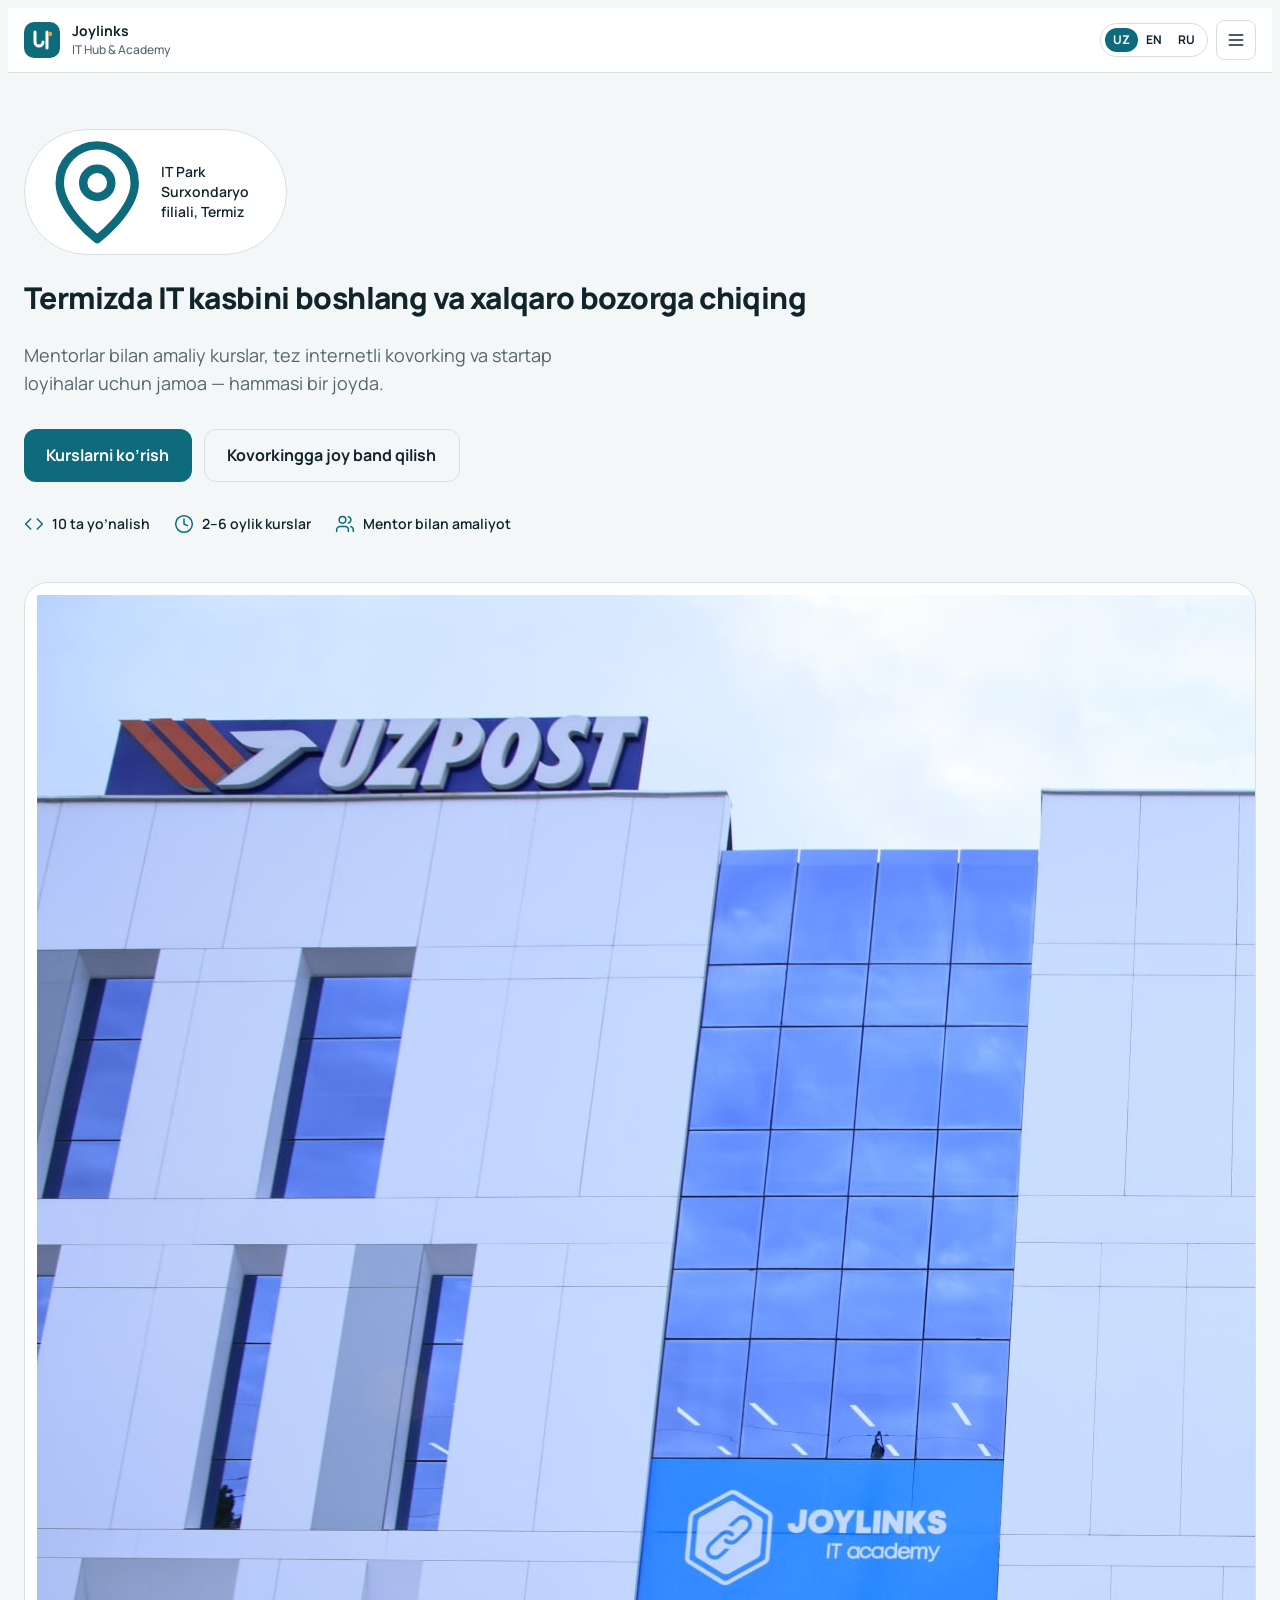
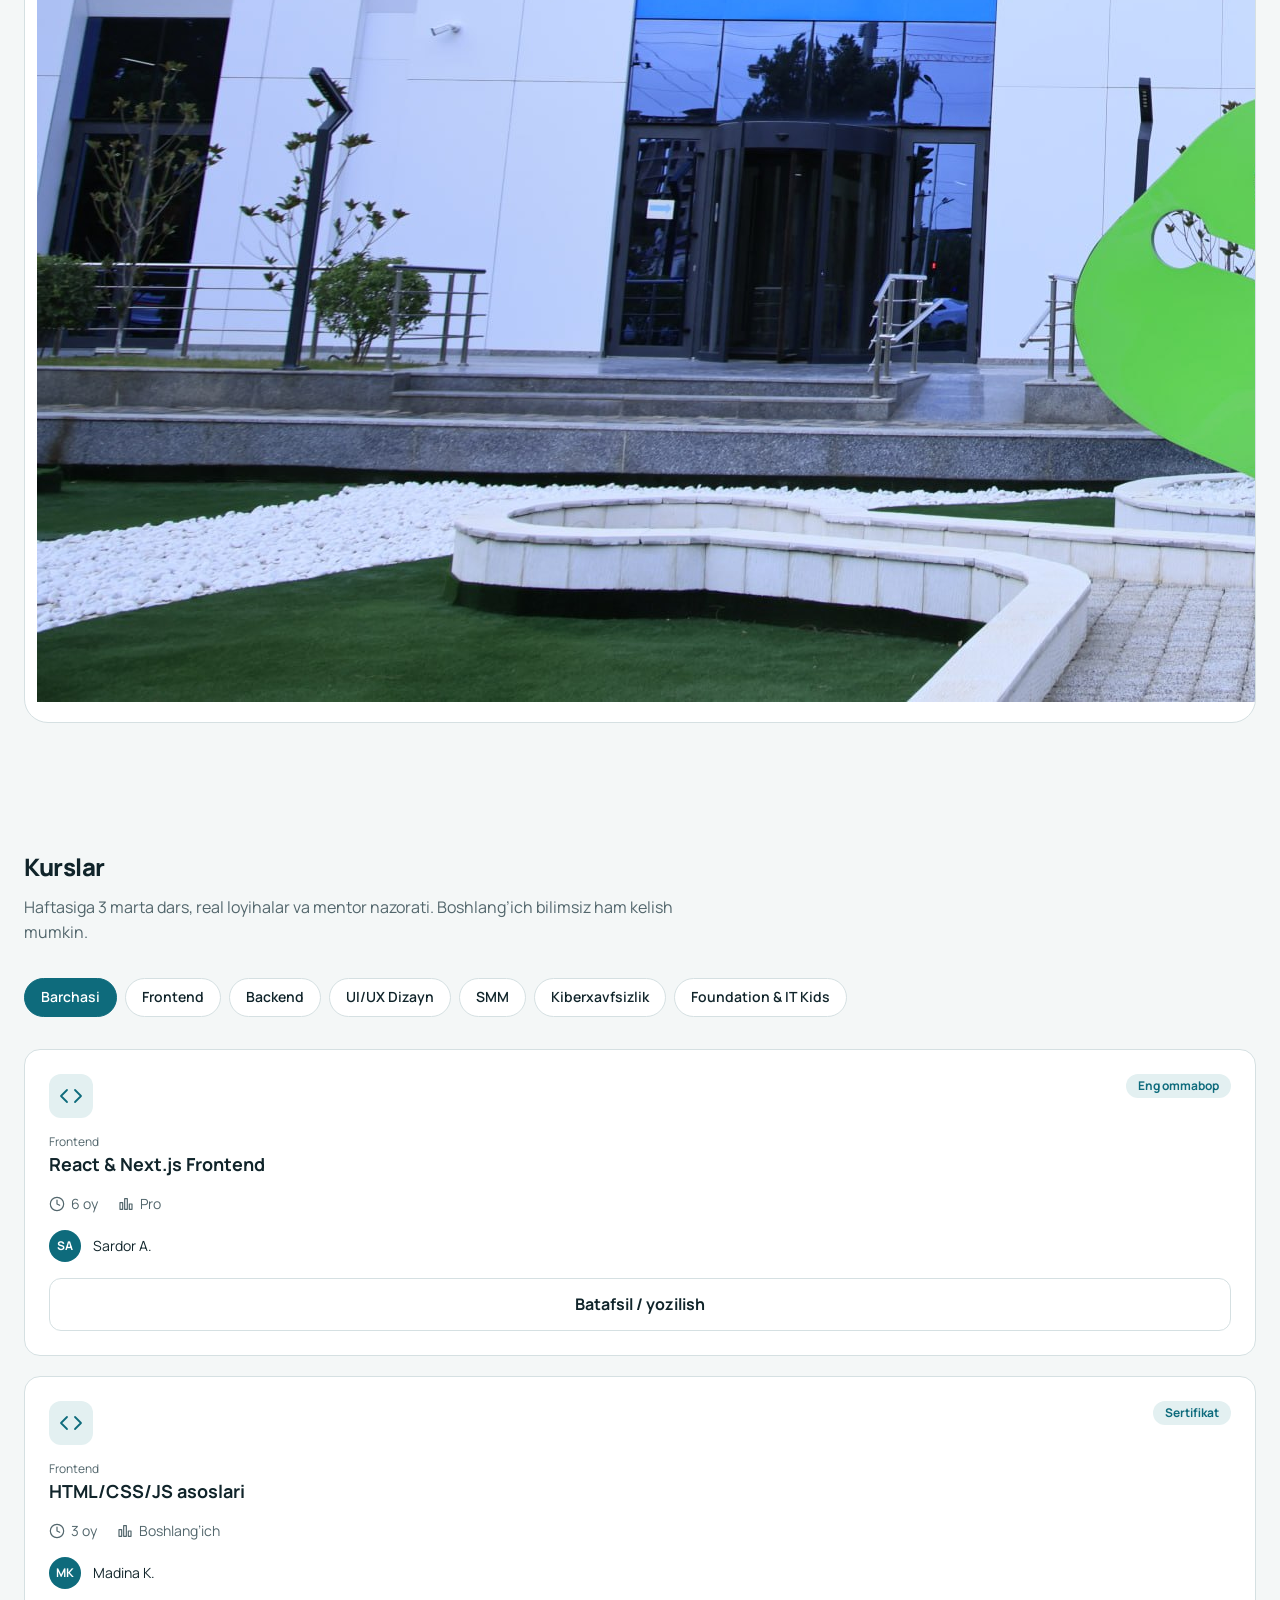
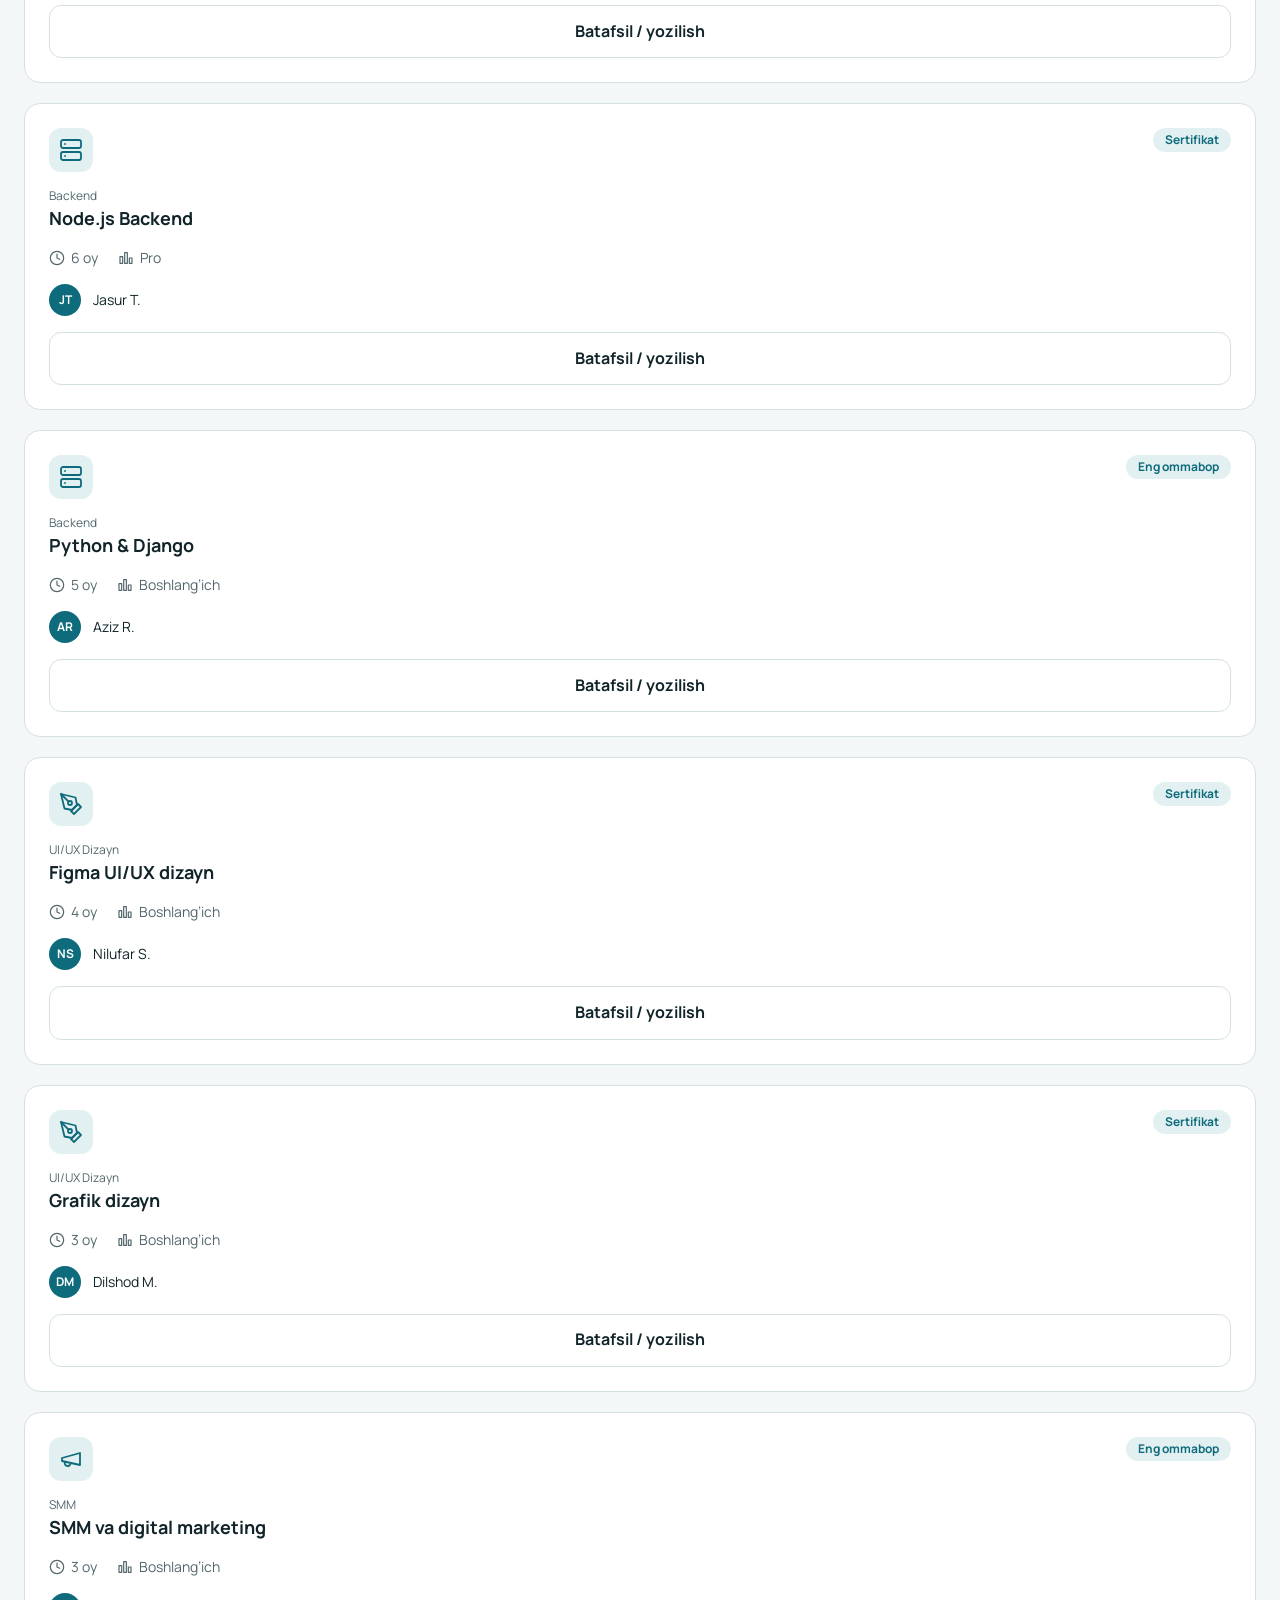
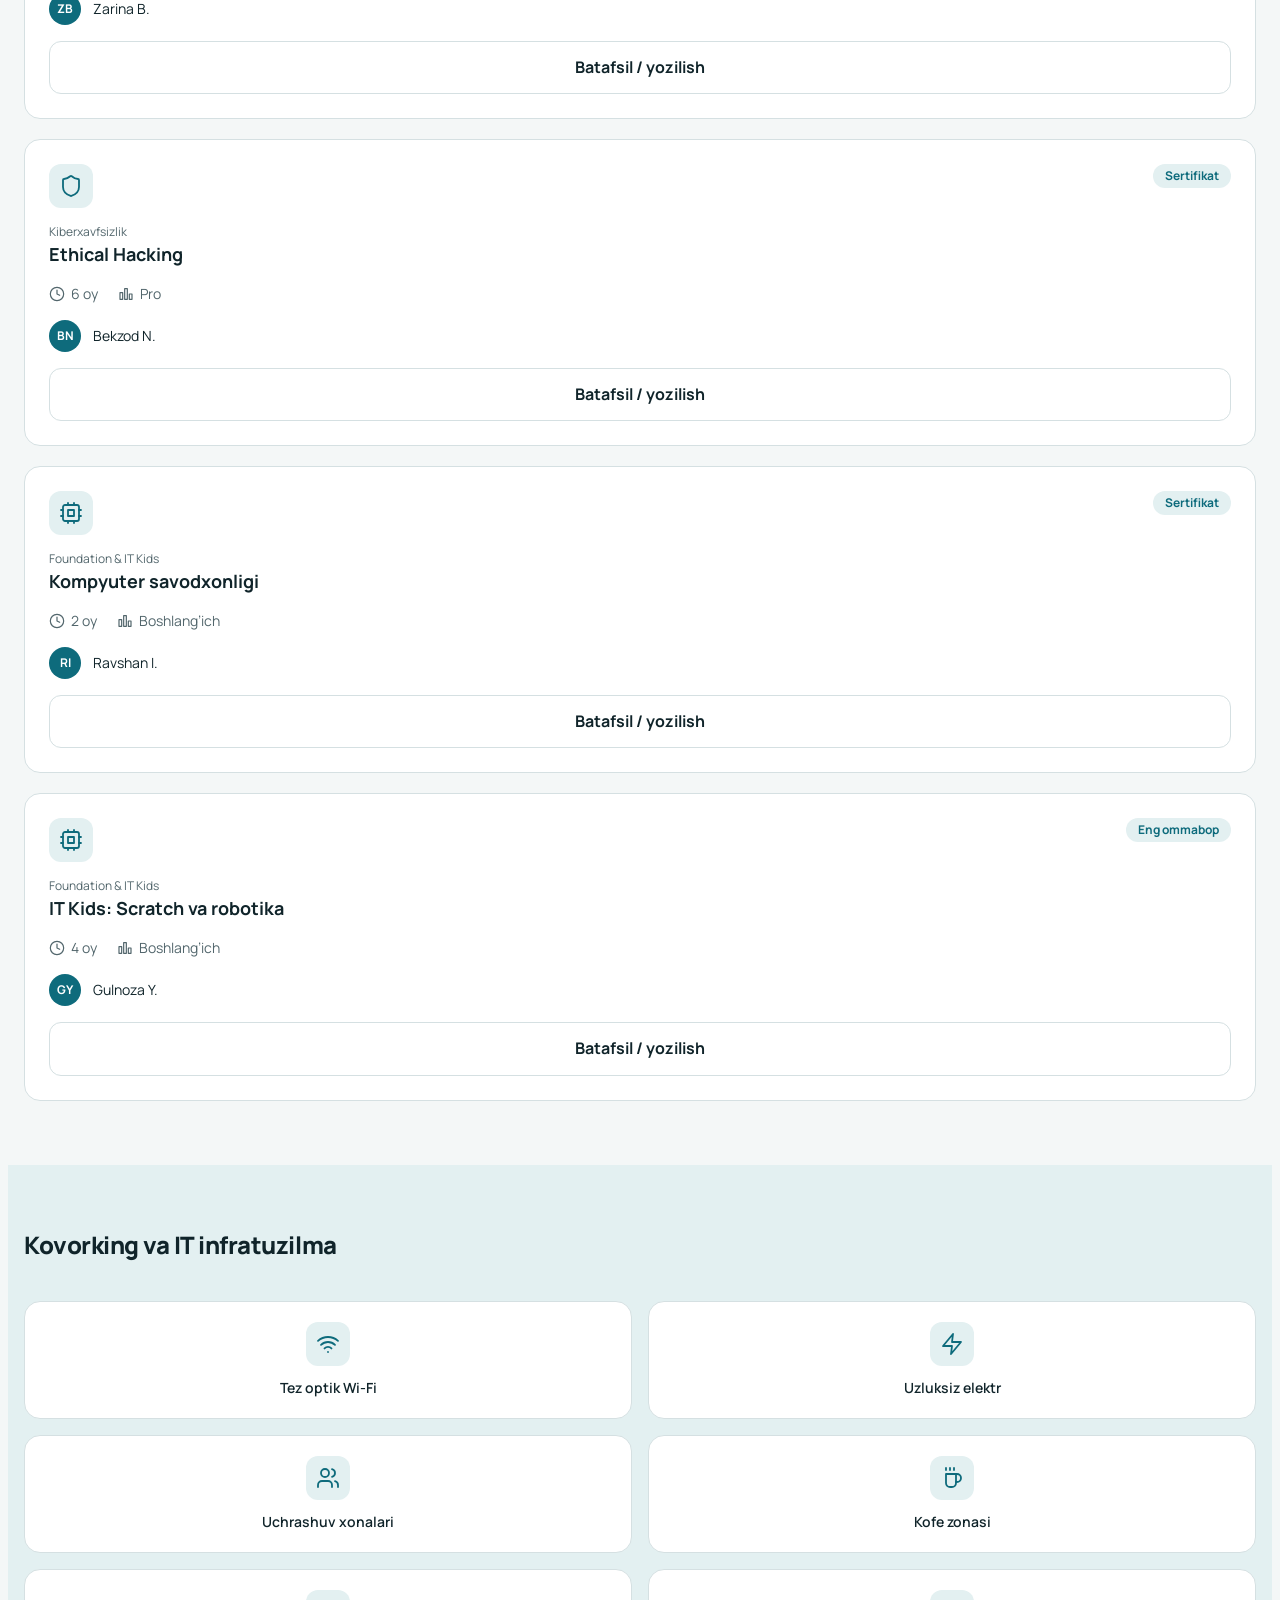
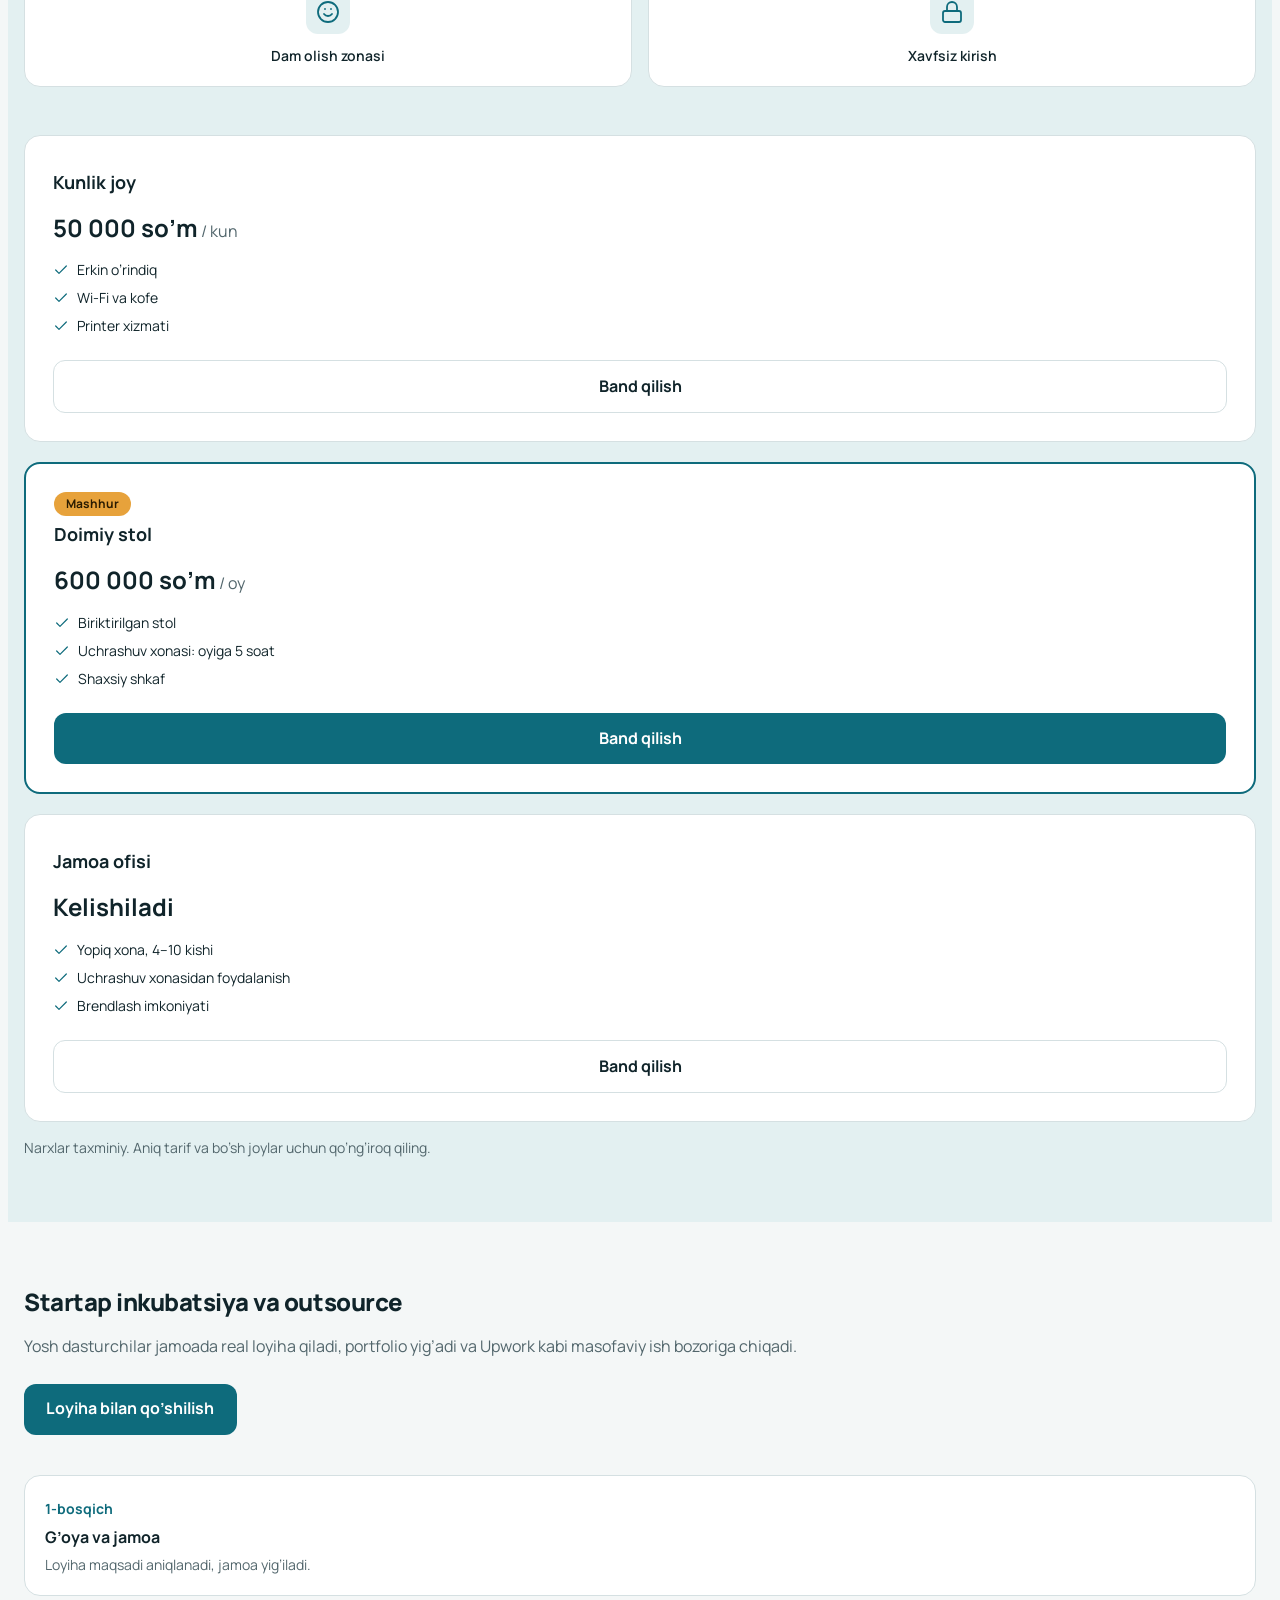
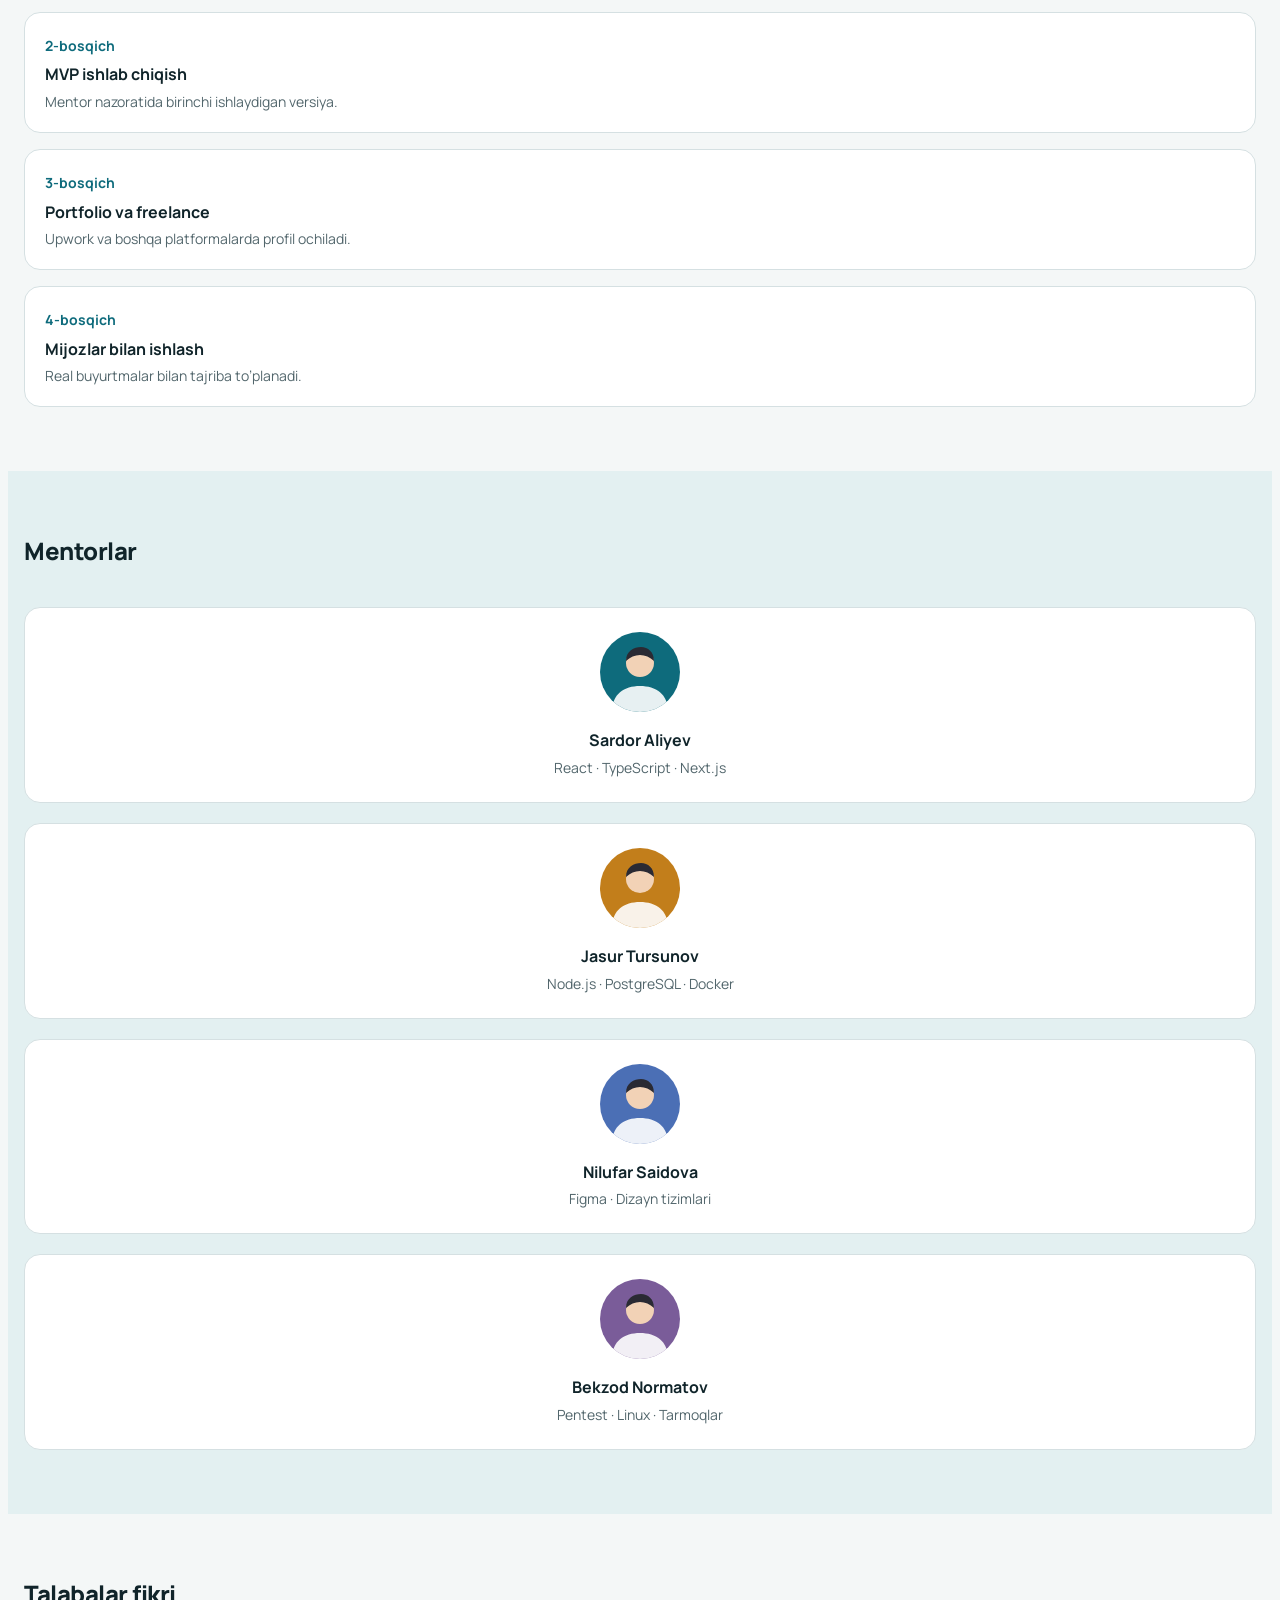
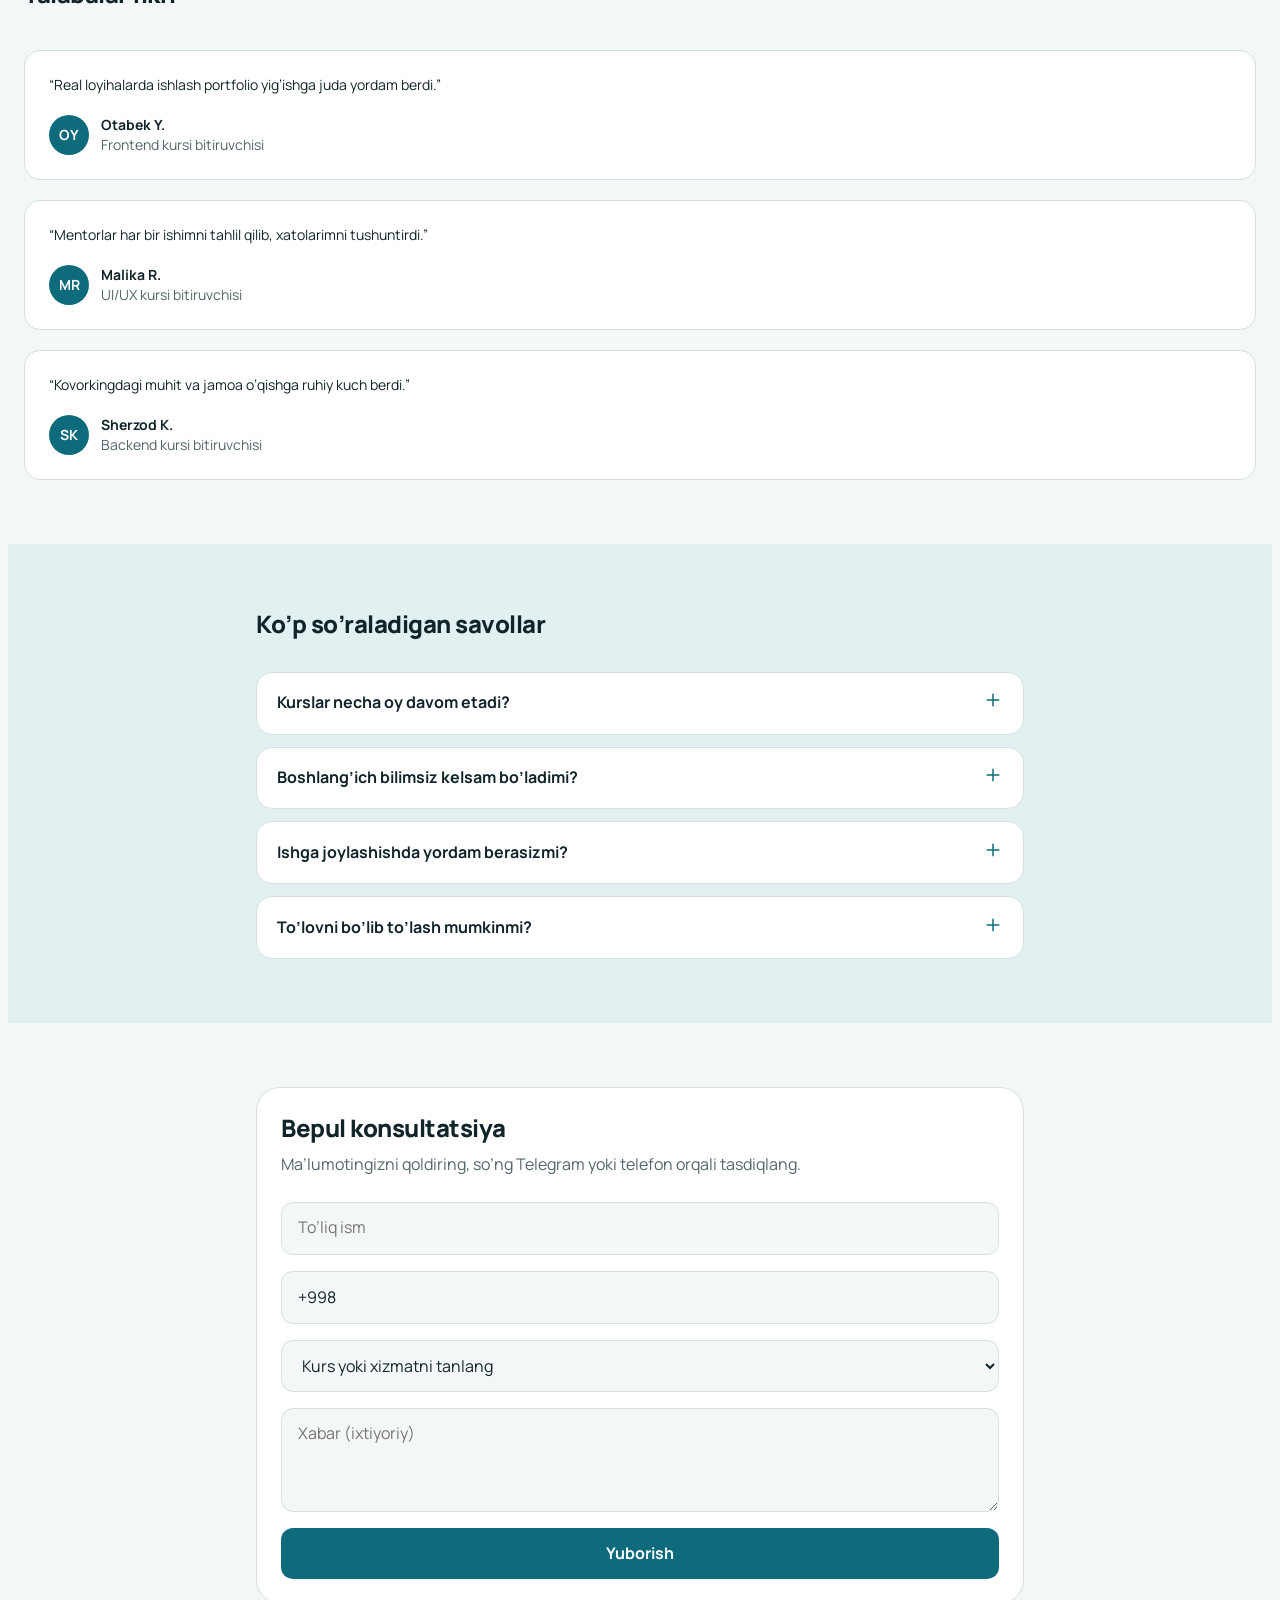
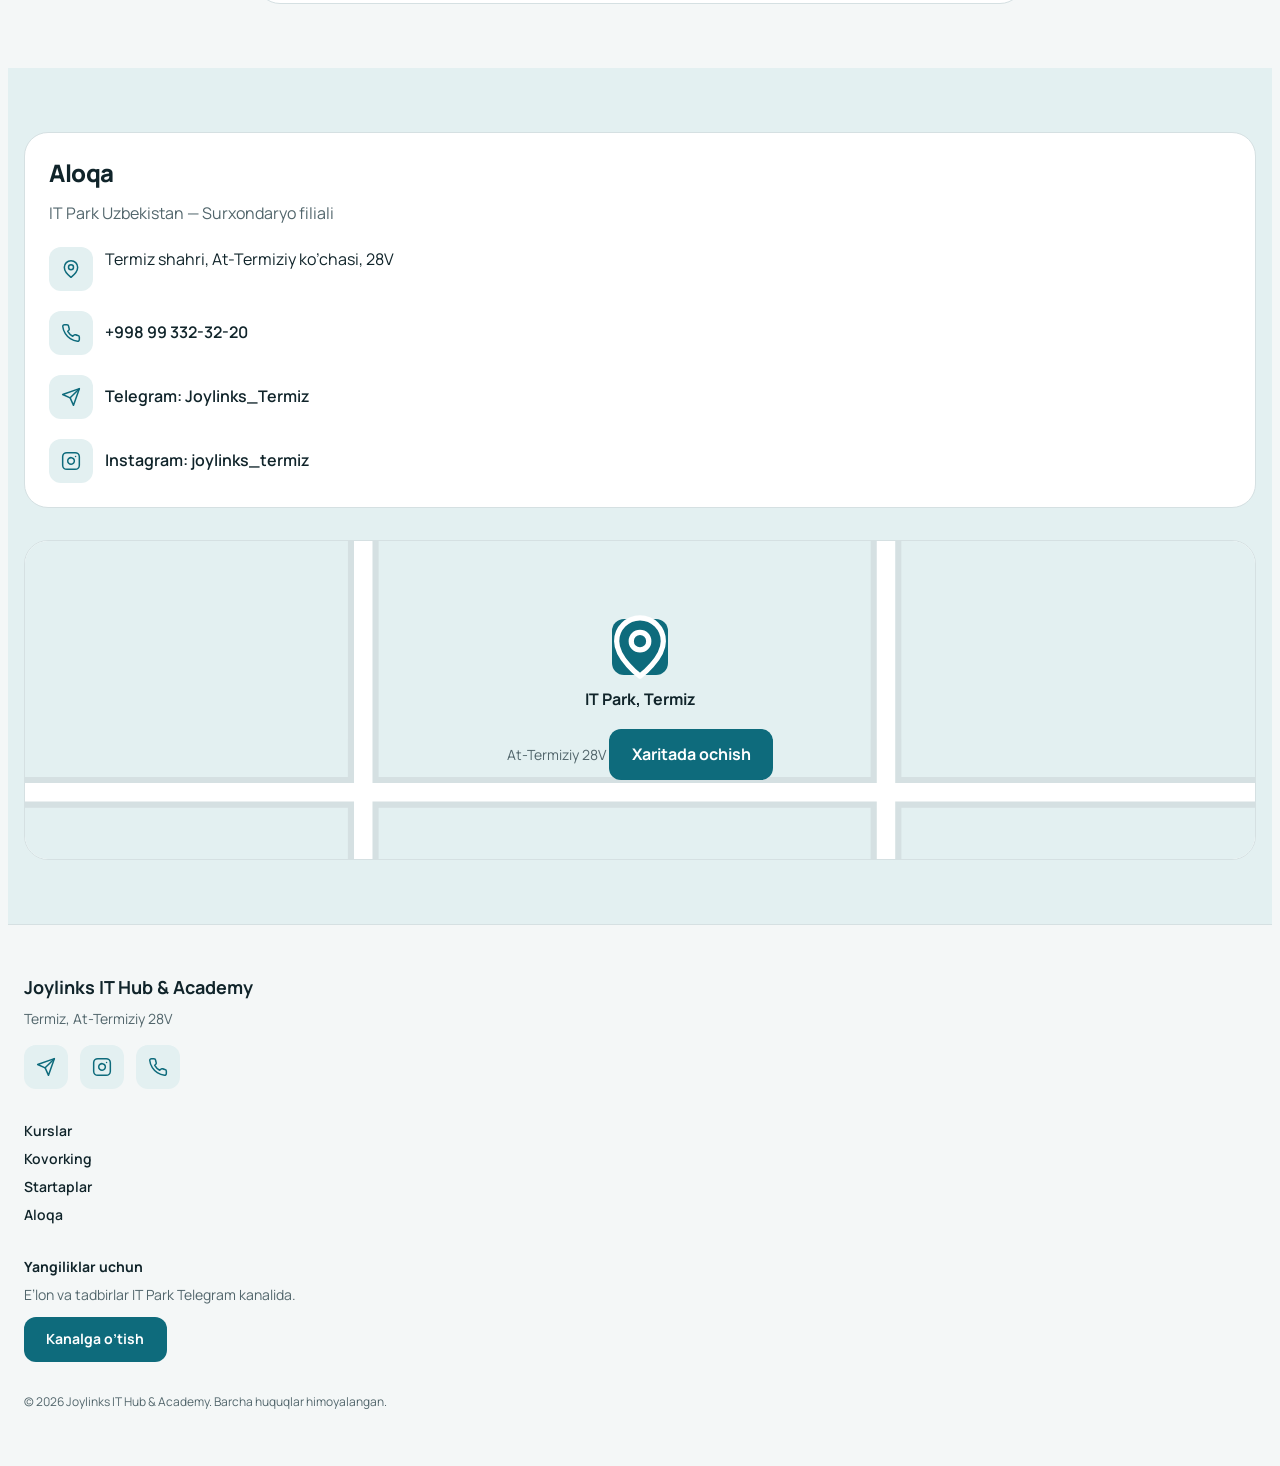
==== IT PARK/index.html @ e6ffb2e0 "Add files via upload" ====
<!DOCTYPE html>
<html lang="uz" style="scroll-behavior:smooth">
<head>
<meta charset="utf-8">
<meta name="viewport" content="width=device-width, initial-scale=1, viewport-fit=cover">
<title>Joylinks IT Hub & Academy — Termiz</title>
<meta name="description" content="Termizda IT kurslar, kovorking va startap inkubatsiyasi. IT Park Surxondaryo filiali, At-Termiziy 28V.">
<link rel="preconnect" href="https://fonts.googleapis.com"><link rel="preconnect" href="https://fonts.gstatic.com" crossorigin>
<link href="https://fonts.googleapis.com/css2?family=Manrope:wght@400;500;600;700;800&display=swap" rel="stylesheet">
<link rel="stylesheet" href="style.css">
</head>
<body>
<header class="sticky z-40 sf border-x-0 border-t-0" style="top:env(safe-area-inset-top,0px)">
 <div class="max-w-7xl mx-auto px-4 h-16 flex items-center justify-between gap-3">
  <a href="#home" class="flex items-center gap-3 font-bold" aria-label="Joylinks IT Hub — bosh sahifa">
   <svg width="36" height="36" viewBox="0 0 36 36" aria-hidden="true"><rect width="36" height="36" rx="10" class="f1"/><path d="M11 10v10a4 4 0 0 0 8 0M23 10v16" stroke="var(--pt)" stroke-width="3" fill="none" stroke-linecap="round"/><circle cx="26" cy="12" r="2.2" class="f2"/></svg>
   <span class="leading-tight text-sm">Joylinks<br><span class="mu font-medium text-xs">IT Hub & Academy</span></span></a>
  <nav class="hidden lg:flex gap-6 text-sm font-semibold" id="nav" aria-label="Asosiy menyu">
   <a href="#home" data-i="n1">Bosh sahifa</a><a href="#courses" data-i="n2">Kurslar</a><a href="#cowork" data-i="n3">Kovorking</a><a href="#startups" data-i="n4">Startaplar</a><a href="#about" data-i="n5">Mentorlar</a><a href="#contact" data-i="n6">Aloqa</a>
  </nav>
  <div class="flex items-center gap-2">
   <div class="sf rounded-full p-1 flex text-xs font-bold" id="lang" role="group" aria-label="Til"><button data-l="uz" class="px-2 py-1 rounded-full">UZ</button><button data-l="en" class="px-2 py-1 rounded-full">EN</button><button data-l="ru" class="px-2 py-1 rounded-full">RU</button></div>
   <a href="#register" class="btn hidden md:inline-flex !py-2 text-sm" data-i="cta">Ro’yxatdan o’tish</a>
   <button id="mb" class="lg:hidden sf rounded-lg w-10 h-10 grid place-items-center" aria-label="Menyu" aria-expanded="false" aria-controls="mm"><i data-ic="menu"></i></button>
  </div>
 </div>
 <div id="mm" class="hidden lg:hidden px-4 pb-4 grid gap-3 text-sm font-semibold"></div>
</header>

<main>
<section id="home" class="px-4 pt-14 pb-16">
 <div class="max-w-7xl mx-auto grid lg:grid-cols-2 gap-12 items-center">
  <div>
   <p class="sf inline-flex items-center gap-2 rounded-full px-4 py-1.5 text-sm font-semibold mb-6"><i data-ic="pin" class="text-[color:var(--p)]"></i><span data-i="ey">IT Park Surxondaryo filiali, Termiz</span></p>
   <h1 class="text-3xl sm:text-4xl lg:text-5xl leading-tight" data-i="h1">Termizda IT kasbini boshlang va xalqaro bozorga chiqing</h1>
   <p class="mu text-lg mt-6 max-w-xl" data-i="sub">Mentorlar bilan amaliy kurslar, tez internetli kovorking va startap loyihalar uchun jamoa — hammasi bir joyda.</p>
   <div class="flex flex-wrap gap-3 mt-8">
    <a href="#courses" class="btn" data-i="b1">Kurslarni ko’rish</a>
    <a href="#cowork" class="btn o" data-i="b2">Kovorkingga joy band qilish</a>
   </div>
   <ul class="flex flex-wrap gap-x-6 gap-y-2 mt-8 text-sm font-semibold" id="facts"></ul>
  </div>
  <div class="sf rounded-3xl p-3 overflow-hidden">
    <img src="filial.jpg" alt="">
  </div>
 </div>
</section>

<section id="courses" class="px-4 py-16">
 <div class="max-w-7xl mx-auto">
  <h2 class="text-2xl sm:text-3xl" data-i="t1">Kurslar</h2>
  <p class="mu mt-3 max-w-2xl">Haftasiga 3 marta dars, real loyihalar va mentor nazorati. Boshlang’ich bilimsiz ham kelish mumkin.</p>
  <div class="flex flex-wrap gap-2 my-8" id="chips" role="group" aria-label="Yo’nalish bo’yicha filtr"></div>
  <div class="grid sm:grid-cols-2 lg:grid-cols-3 gap-5" id="cg"></div>
 </div>
</section>

<section id="cowork" class="px-4 py-16" style="background:var(--soft)">
 <div class="max-w-7xl mx-auto">
  <h2 class="text-2xl sm:text-3xl" data-i="t2">Kovorking va IT infratuzilma</h2>
  <div class="grid grid-cols-2 md:grid-cols-3 lg:grid-cols-6 gap-4 mt-10" id="feat"></div>
  <div class="grid md:grid-cols-3 gap-5 mt-12" id="plans"></div>
  <p class="mu text-sm mt-4">Narxlar taxminiy. Aniq tarif va bo’sh joylar uchun qo’ng’iroq qiling.</p>
 </div>
</section>

<section id="startups" class="px-4 py-16">
 <div class="max-w-7xl mx-auto grid lg:grid-cols-2 gap-10 items-center">
  <div>
   <h2 class="text-2xl sm:text-3xl" data-i="t3">Startap inkubatsiya va outsource</h2>
   <p class="mu mt-4">Yosh dasturchilar jamoada real loyiha qiladi, portfolio yig’adi va Upwork kabi masofaviy ish bozoriga chiqadi.</p>
   <a href="#register" class="btn mt-6">Loyiha bilan qo’shilish</a>
  </div>
  <ol class="grid sm:grid-cols-2 gap-4" id="steps"></ol>
 </div>
</section>

<section id="about" class="px-4 py-16" style="background:var(--soft)">
 <div class="max-w-7xl mx-auto">
  <h2 class="text-2xl sm:text-3xl" data-i="t4">Mentorlar</h2>
  <div class="grid sm:grid-cols-2 lg:grid-cols-4 gap-5 mt-10" id="mentors"></div>
 </div>
</section>

<section class="px-4 py-16">
 <div class="max-w-7xl mx-auto">
  <h2 class="text-2xl sm:text-3xl" data-i="t5">Talabalar fikri</h2>
  <div class="grid md:grid-cols-3 gap-5 mt-10" id="rev"></div>
 </div>
</section>

<section class="px-4 py-16" style="background:var(--soft)">
 <div class="max-w-3xl mx-auto">
  <h2 class="text-2xl sm:text-3xl mb-8" data-i="t7">Ko’p so’raladigan savollar</h2>
  <div class="grid gap-3" id="faq"></div>
 </div>
</section>

<section id="register" class="px-4 py-16">
 <div class="max-w-3xl mx-auto sf rounded-3xl p-6 sm:p-10">
  <h2 class="text-2xl sm:text-3xl" data-i="t6">Bepul konsultatsiya</h2>
  <p class="mu mt-2 mb-6">Ma’lumotingizni qoldiring, so’ng Telegram yoki telefon orqali tasdiqlang.</p>
  <form id="f" class="grid gap-4" novalidate>
   <input id="fn" placeholder="To’liq ism" aria-label="To’liq ism" required autocomplete="name">
   <input id="ph" type="tel" value="+998 " inputmode="tel" aria-label="Telefon raqami" required autocomplete="tel">
   <select id="cs" aria-label="Kurs yoki xizmat"></select>
   <textarea id="ms" rows="3" placeholder="Xabar (ixtiyoriy)" aria-label="Xabar"></textarea>
   <button class="btn" type="submit">Yuborish</button>
  </form>
 </div>
</section>

<section id="contact" class="px-4 py-16" style="background:var(--soft)">
 <div class="max-w-7xl mx-auto grid lg:grid-cols-2 gap-8">
  <div class="sf rounded-3xl p-6 sm:p-8 grid gap-5 content-start">
   <h2 class="text-2xl sm:text-3xl" data-i="n6">Aloqa</h2>
   <p class="mu -mt-2">IT Park Uzbekistan — Surxondaryo filiali</p>
   <p class="flex gap-3"><span class="ico"><i data-ic="pin"></i></span><span>Termiz shahri, At-Termiziy ko’chasi, 28V</span></p>
   <p class="flex gap-3"><span class="ico"><i data-ic="phone"></i></span><a href="tel:+998993323220" class="self-center font-semibold">+998 99 332-32-20 </a></p>
   <p class="flex gap-3"><span class="ico"><i data-ic="send"></i></span><a href="https://t.me/Joylinks_Termiz" target="_blank" rel="noopener" class="self-center font-semibold">Telegram: Joylinks_Termiz</a></p>
   <p class="flex gap-3"><span class="ico"><i data-ic="insta"></i></span><a href="https://instagram.com/joylinks_termiz" target="_blank" rel="noopener" class="self-center font-semibold">Instagram: joylinks_termiz</a></p>
  </div>
  <div class="sf rounded-3xl overflow-hidden relative min-h-[320px] grid place-items-center p-6 text-center">
   <svg viewBox="0 0 400 320" class="absolute inset-0 w-full h-full" preserveAspectRatio="xMidYMid slice" aria-hidden="true">
    <rect width="400" height="320" class="f3"/>
    <path d="M-10 250c60-30 120 20 190-10s130-40 230-10v100H-10z" style="fill:var(--p);opacity:.25"/>
    <g class="s2" stroke-width="10" fill="none" stroke-linecap="round"><path d="M0 90h400M0 190h400M110 0v320M280 0v320"/></g>
    <g style="stroke:var(--sf)" stroke-width="6" fill="none"><path d="M0 90h400M0 190h400M110 0v320M280 0v320"/></g>
   </svg>
   <div class="relative">
    <span class="ico mx-auto !w-14 !h-14" style="background:var(--p);color:var(--pt)"><i data-ic="pin" class="scale-125"></i></span>
    <b class="block mt-3">IT Park, Termiz</b><span class="mu text-sm">At-Termiziy 28V</span>
    <a class="btn mt-4" target="_blank" rel="noopener" href="https://www.google.com/maps/search/?api=1&query=IT+Park+Termiz+At-Termiziy+28V">Xaritada ochish</a>
   </div>
  </div>
 </div>
</section>
</main>

<footer class="px-4 py-12 border-t" style="border-color:var(--bd)">
 <div class="max-w-7xl mx-auto grid md:grid-cols-3 gap-8 text-sm">
  <div><b class="text-lg">Joylinks IT Hub & Academy</b><p class="mu mt-2">Termiz, At-Termiziy 28V</p>
   <div class="flex gap-3 mt-4"><a class="ico" href="https://t.me/Joylinks_Termiz" target="_blank" rel="noopener" aria-label="Telegram"><i data-ic="send"></i></a><a class="ico" href="https://instagram.com/joylinks_termiz" target="_blank" rel="noopener" aria-label="Instagram"><i data-ic="insta"></i></a><a class="ico" href="tel:+998993323220" aria-label="Qo’ng’iroq"><i data-ic="phone"></i></a></div></div>
  <nav class="grid gap-2 content-start font-semibold" aria-label="Pastki menyu"><a href="#courses">Kurslar</a><a href="#cowork">Kovorking</a><a href="#startups">Startaplar</a><a href="#contact">Aloqa</a></nav>
  <div><b>Yangiliklar uchun</b><p class="mu mt-2">E’lon va tadbirlar IT Park Telegram kanalida.</p><a href="https://t.me/Joylinks_Termiz" target="_blank" rel="noopener" class="btn mt-3">Kanalga o’tish</a></div>
 </div>
 <p class="max-w-7xl mx-auto mu text-xs mt-8">© 2026 Joylinks IT Hub & Academy. Barcha huquqlar himoyalangan.</p>
</footer>

<div id="toast" role="status" class="fixed left-1/2 -translate-x-1/2 sf rounded-xl px-5 py-3 text-sm font-semibold z-50 opacity-0 pointer-events-none transition-opacity shadow-lg" style="bottom:calc(env(safe-area-inset-bottom,0px) + 24px)"></div>

<div id="modal" class="fixed inset-0 z-50 place-items-center p-4" role="dialog" aria-modal="true" aria-labelledby="mt">
 <div class="sf rounded-3xl p-6 sm:p-8 max-w-md w-full">
  <h3 id="mt" class="d text-xl"></h3><p id="mp" class="mu mt-3 text-sm"></p>
  <div class="flex gap-3 mt-6"><button id="mr" class="btn flex-1">Yozilish</button><button id="mx" class="btn o">Yopish</button></div>
 </div>
</div>

<script src="script.js"></script>
</body>
</html>
---- IT PARK/style.css ----
*,::before,::after{box-sizing:border-box;border:0 solid}h1,h2,h3,p,figure,blockquote,ul,ol{margin:0}h1,h2,h3{font-size:inherit}ol,ul{list-style:none;padding:0}a{color:inherit;text-decoration:inherit}button,input,select,textarea{font:inherit;color:inherit}button{background:none;cursor:pointer;padding:0}svg{display:block}b{font-weight:700}
:root{--bg:#F4F7F7;--sf:#fff;--tx:#10242A;--mu:#52666C;--bd:#D5E0E2;--p:#0E6B7C;--pt:#fff;--a:#E7A23B;--soft:#E3F0F1;color-scheme:light;box-sizing:border-box;padding-top:env(safe-area-inset-top,0px);padding-bottom:env(safe-area-inset-bottom,0px)}
@media(prefers-color-scheme:dark){:root:not([data-theme="light"]){--bg:#0B171B;--sf:#12242A;--tx:#EAF3F4;--mu:#9DB4B9;--bd:#223840;--p:#3CB6C8;--pt:#06181C;--a:#F0B455;--soft:#10303A;color-scheme:dark}}
:root[data-theme="dark"]{--bg:#0B171B;--sf:#12242A;--tx:#EAF3F4;--mu:#9DB4B9;--bd:#223840;--p:#3CB6C8;--pt:#06181C;--a:#F0B455;--soft:#10303A;color-scheme:dark}
html{scroll-padding-top:calc(env(safe-area-inset-top,0px) + 76px)}
body{background:var(--bg);color:var(--tx);font-family:Manrope,system-ui,sans-serif;overflow-x:hidden;line-height:1.6}
h1,h2,h3.d{font-weight:800;letter-spacing:-.02em}
body::before{content:"";position:fixed;inset:0 0 auto;height:env(safe-area-inset-top,0px);background:var(--sf);z-index:41}
.sf{background:var(--sf);border:1px solid var(--bd)}
.mu{color:var(--mu)}
.btn{background:var(--p);color:var(--pt);font-weight:700;border-radius:12px;padding:.8rem 1.4rem;display:inline-flex;gap:.5rem;align-items:center;justify-content:center;transition:filter .2s}
.btn:hover{filter:brightness(1.1)}.btn.o{background:transparent;color:var(--tx);border:1px solid var(--bd)}.btn.o:hover{border-color:var(--p)}
a:focus-visible,button:focus-visible,input:focus-visible,select:focus-visible,textarea:focus-visible,summary:focus-visible{outline:2px solid var(--a);outline-offset:2px}
input,select,textarea{background:var(--bg);border:1px solid var(--bd);border-radius:12px;padding:.8rem 1rem;width:100%;color:var(--tx)}
input:focus,select:focus,textarea:focus{border-color:var(--p)}
.ico{display:grid;place-items:center;width:44px;height:44px;border-radius:12px;background:var(--soft);color:var(--p);flex:none}
.chip{border:1px solid var(--bd);background:var(--sf);border-radius:999px;padding:.45rem 1rem;font-size:.875rem;font-weight:600}
.chip.on{background:var(--p);color:var(--pt);border-color:var(--p)}
details>summary{cursor:pointer;list-style:none;display:flex;justify-content:space-between;gap:1rem;padding:1.1rem 1.25rem;font-weight:700}
details>summary::-webkit-details-marker{display:none}details[open]>summary .pl{transform:rotate(45deg)}.pl{transition:transform .2s}
#modal{display:none;background:rgba(5,15,18,.65)}#modal.open{display:grid}
.f1{fill:var(--p)}.f2{fill:var(--a)}.f3{fill:var(--soft)}.f4{fill:var(--sf)}.s1{stroke:var(--p)}.s2{stroke:var(--bd)}
@keyframes sun{from{transform:translateY(14px);opacity:0}to{transform:none;opacity:1}}.sun{animation:sun 1s ease-out both}
@media(prefers-reduced-motion:reduce){.sun{animation:none}html{scroll-behavior:auto!important}}
.block{display:block}
.flex{display:flex}
.inline-flex{display:inline-flex}
.grid{display:grid}
.hidden{display:none}
.relative{position:relative}
.absolute{position:absolute}
.fixed{position:fixed}
.sticky{position:sticky}
.inset-0{inset:0}
.left-1\/2{left:50%}
.z-40{z-index:40}
.z-50{z-index:50}
.overflow-hidden{overflow:hidden}
.opacity-0{opacity:0}
.pointer-events-none{pointer-events:none}
.flex-1{flex:1 1 0%}
.flex-col{flex-direction:column}
.flex-wrap{flex-wrap:wrap}
.items-center{align-items:center}
.items-start{align-items:flex-start}
.justify-between{justify-content:space-between}
.content-start{align-content:start}
.place-items-center{place-items:center}
.self-center{align-self:center}
.self-start{align-self:flex-start}
.mt-auto{margin-top:auto}
.mx-auto{margin-left:auto;margin-right:auto}
.-mt-2{margin-top:-.5rem}
.grid-cols-2{grid-template-columns:repeat(2,minmax(0,1fr))}
.w-full{width:100%}
.h-full{height:100%}
.h-auto{height:auto}
.min-h-\[320px\]{min-height:320px}
.max-w-2xl{max-width:42rem}
.max-w-3xl{max-width:48rem}
.max-w-7xl{max-width:80rem}
.max-w-md{max-width:28rem}
.max-w-xl{max-width:36rem}
.text-xs{font-size:.75rem;line-height:1rem}
.text-sm{font-size:.875rem;line-height:1.25rem}
.text-lg{font-size:1.125rem;line-height:1.75rem}
.text-xl{font-size:1.25rem;line-height:1.75rem}
.text-2xl{font-size:1.5rem;line-height:2rem}
.text-3xl{font-size:1.875rem;line-height:2.25rem}
.text-center{text-align:center}
.font-medium{font-weight:500}
.font-semibold{font-weight:600}
.font-bold{font-weight:700}
.rounded-lg{border-radius:.5rem}
.rounded-xl{border-radius:.75rem}
.rounded-2xl{border-radius:1rem}
.rounded-3xl{border-radius:1.5rem}
.rounded-full{border-radius:9999px}
.shadow-lg{box-shadow:0 10px 15px -3px rgba(0,0,0,.15)}
.transition-opacity{transition:opacity .15s}
.scale-125{transform:scale(1.25)}
.-translate-x-1\/2{transform:translateX(-50%)}
.text-\[color\:var\(--p\)\]{color:var(--p)}
.border-t{border-top-width:1px}
.border-x-0{border-left-width:0;border-right-width:0}
.border-t-0{border-top-width:0}
.mb-6{margin-bottom:1.5rem}
.mb-8{margin-bottom:2rem}
.pt-14{padding-top:3.5rem}
.pb-4{padding-bottom:1rem}
.pb-5{padding-bottom:1.25rem}
.pb-16{padding-bottom:4rem}
.leading-tight{line-height:1.25}
.gap-1\.5{gap:0.375rem}
.gap-2{gap:0.5rem}
.gap-3{gap:0.75rem}
.gap-4{gap:1rem}
.gap-5{gap:1.25rem}
.gap-6{gap:1.5rem}
.gap-8{gap:2rem}
.gap-10{gap:2.5rem}
.gap-12{gap:3rem}
.gap-x-6{column-gap:1.5rem}
.gap-y-2{row-gap:.5rem}
.mt-1{margin-top:0.25rem}
.mt-2{margin-top:0.5rem}
.mt-3{margin-top:0.75rem}
.mt-4{margin-top:1rem}
.mt-5{margin-top:1.25rem}
.mt-6{margin-top:1.5rem}
.mt-8{margin-top:2rem}
.mt-10{margin-top:2.5rem}
.mt-12{margin-top:3rem}
.mt-0\.5{margin-top:.125rem}
.my-4{margin-top:1rem;margin-bottom:1rem}
.my-8{margin-top:2rem;margin-bottom:2rem}
.p-1{padding:0.25rem}
.p-3{padding:0.75rem}
.p-4{padding:1rem}
.p-5{padding:1.25rem}
.p-6{padding:1.5rem}
.p-7{padding:1.75rem}
.px-2{padding-left:0.5rem;padding-right:0.5rem}
.px-3{padding-left:0.75rem;padding-right:0.75rem}
.px-4{padding-left:1rem;padding-right:1rem}
.px-5{padding-left:1.25rem;padding-right:1.25rem}
.py-1{padding-top:0.25rem;padding-bottom:0.25rem}
.py-1\.5{padding-top:0.375rem;padding-bottom:0.375rem}
.py-3{padding-top:0.75rem;padding-bottom:0.75rem}
.py-12{padding-top:3rem;padding-bottom:3rem}
.py-16{padding-top:4rem;padding-bottom:4rem}
.w-4{width:1rem}
.w-5{width:1.25rem}
.w-6{width:1.5rem}
.w-8{width:2rem}
.w-10{width:2.5rem}
.w-20{width:5rem}
.h-4{height:1rem}
.h-5{height:1.25rem}
.h-6{height:1.5rem}
.h-8{height:2rem}
.h-10{height:2.5rem}
.h-16{height:4rem}
.h-20{height:5rem}
.\!py-2{padding-top:.5rem!important;padding-bottom:.5rem!important}
.\!w-14{width:3.5rem!important}
.\!h-14{height:3.5rem!important}
.\!h-14{height:3.5rem!important}
@media(min-width:640px){.sm:grid-cols-2{grid-template-columns:repeat(2,minmax(0,1fr))}.sm:p-8{padding:2rem}.sm:p-10{padding:2.5rem}.sm:text-3xl{font-size:1.875rem;line-height:2.25rem}.sm:text-4xl{font-size:2.25rem;line-height:2.5rem}}
@media(min-width:768px){.md:grid-cols-3{grid-template-columns:repeat(3,minmax(0,1fr))}.md:inline-flex{display:inline-flex}}
@media(min-width:1024px){.lg:flex{display:flex}.lg:hidden{display:none}.lg:grid-cols-2{grid-template-columns:repeat(2,minmax(0,1fr))}.lg:grid-cols-3{grid-template-columns:repeat(3,minmax(0,1fr))}.lg:grid-cols-4{grid-template-columns:repeat(4,minmax(0,1fr))}.lg:grid-cols-6{grid-template-columns:repeat(6,minmax(0,1fr))}.lg:text-5xl{font-size:3rem}}
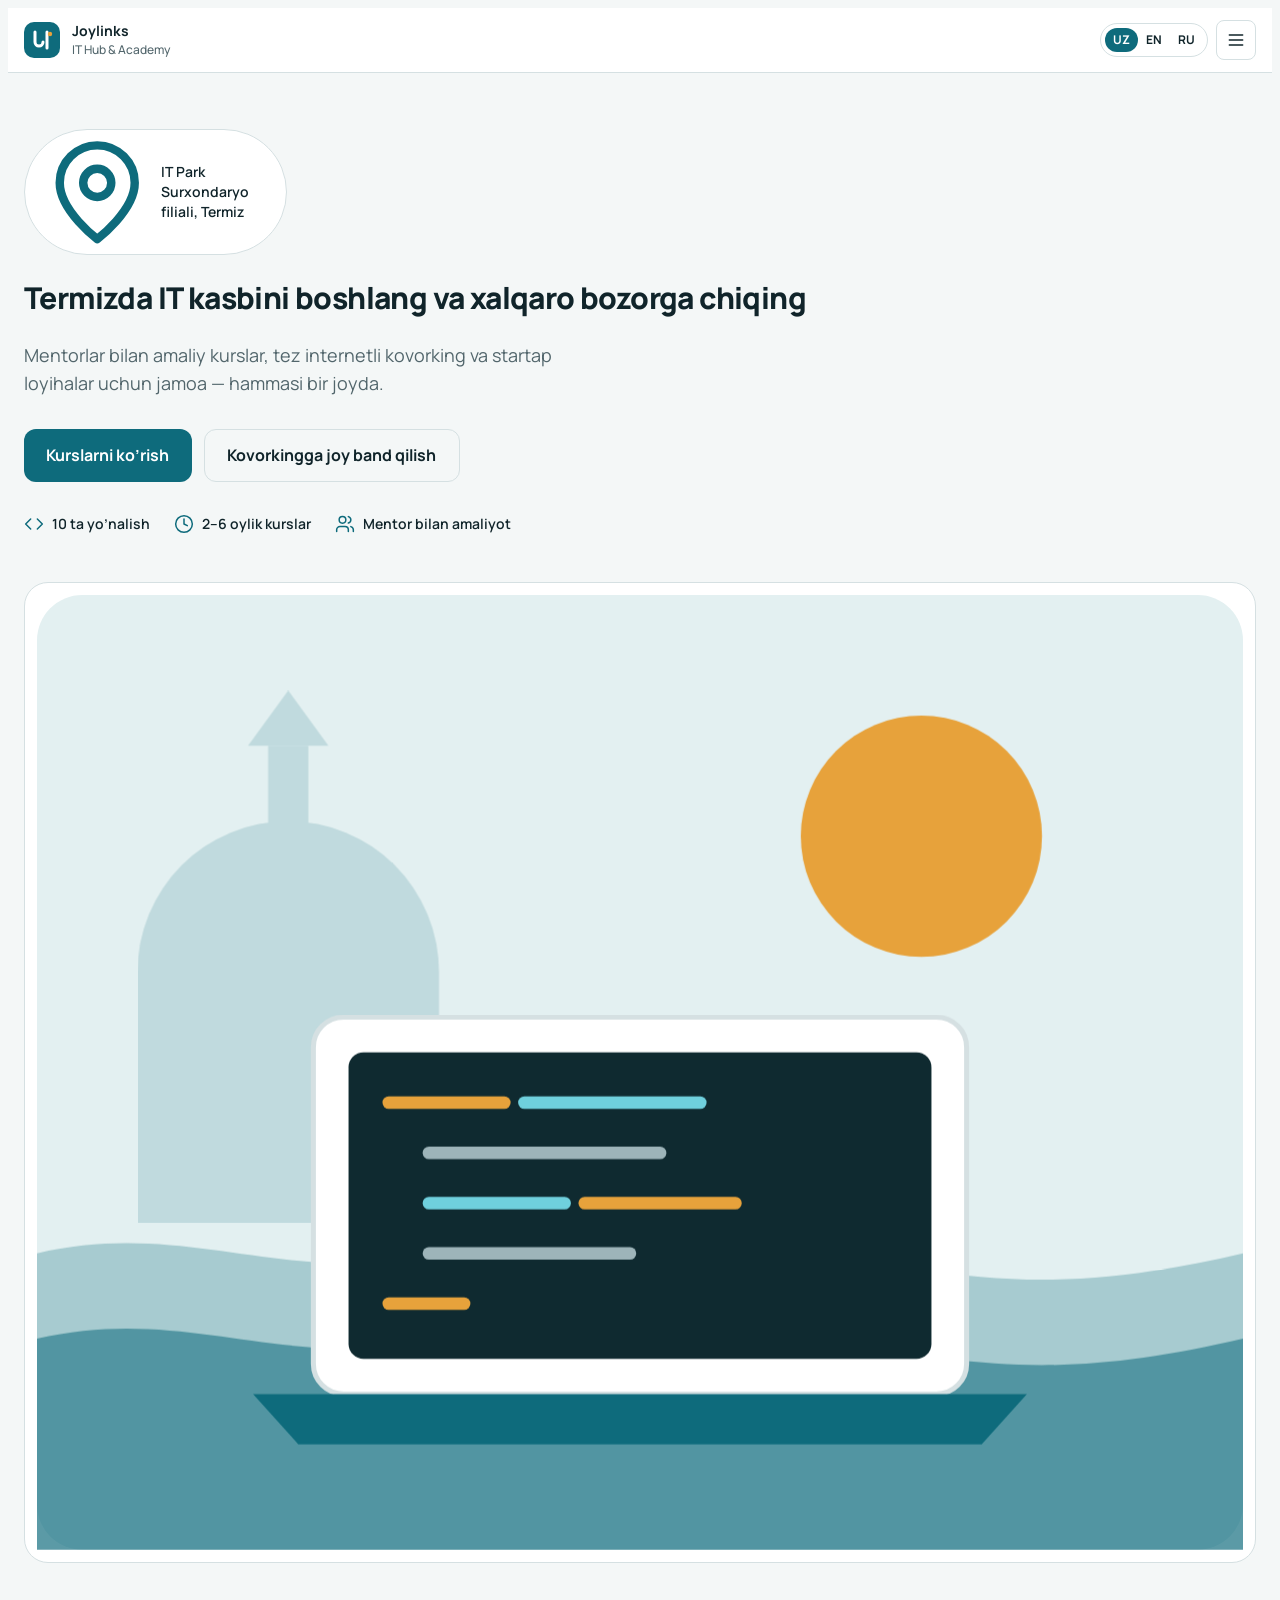
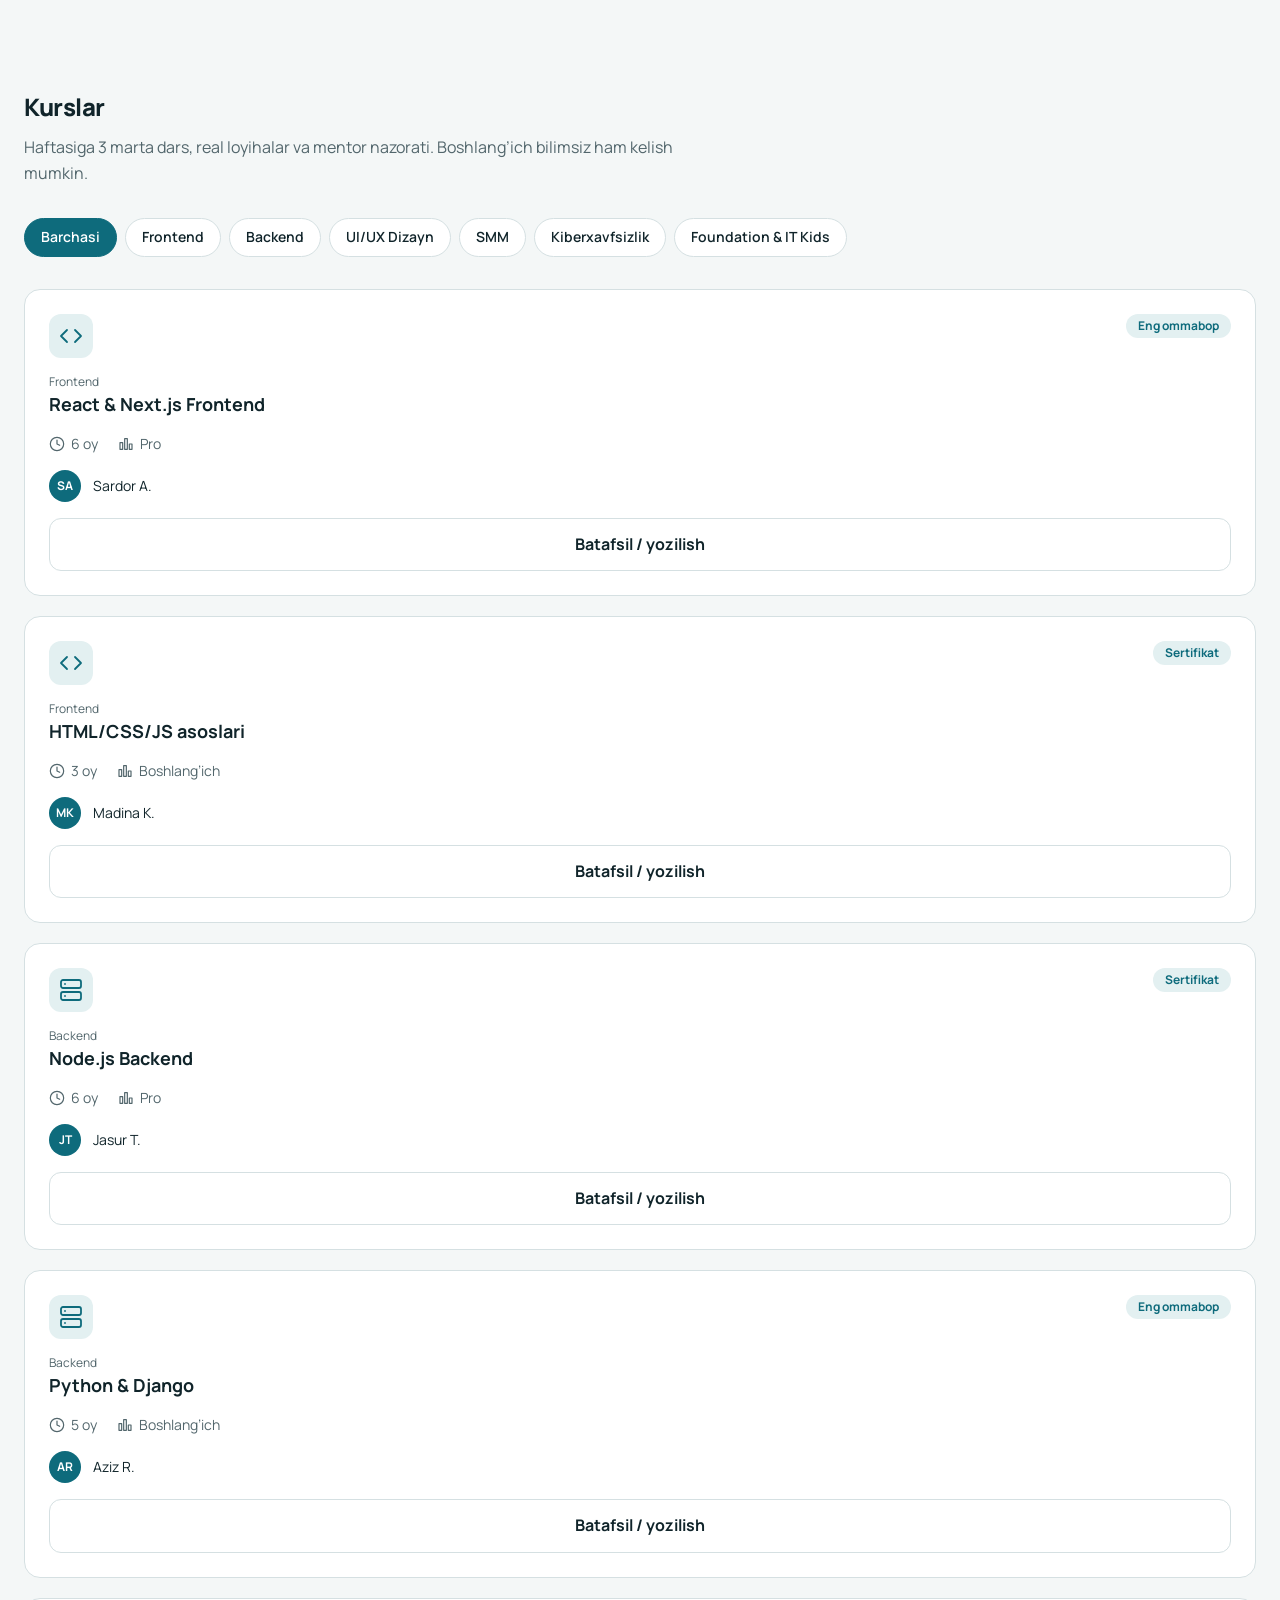
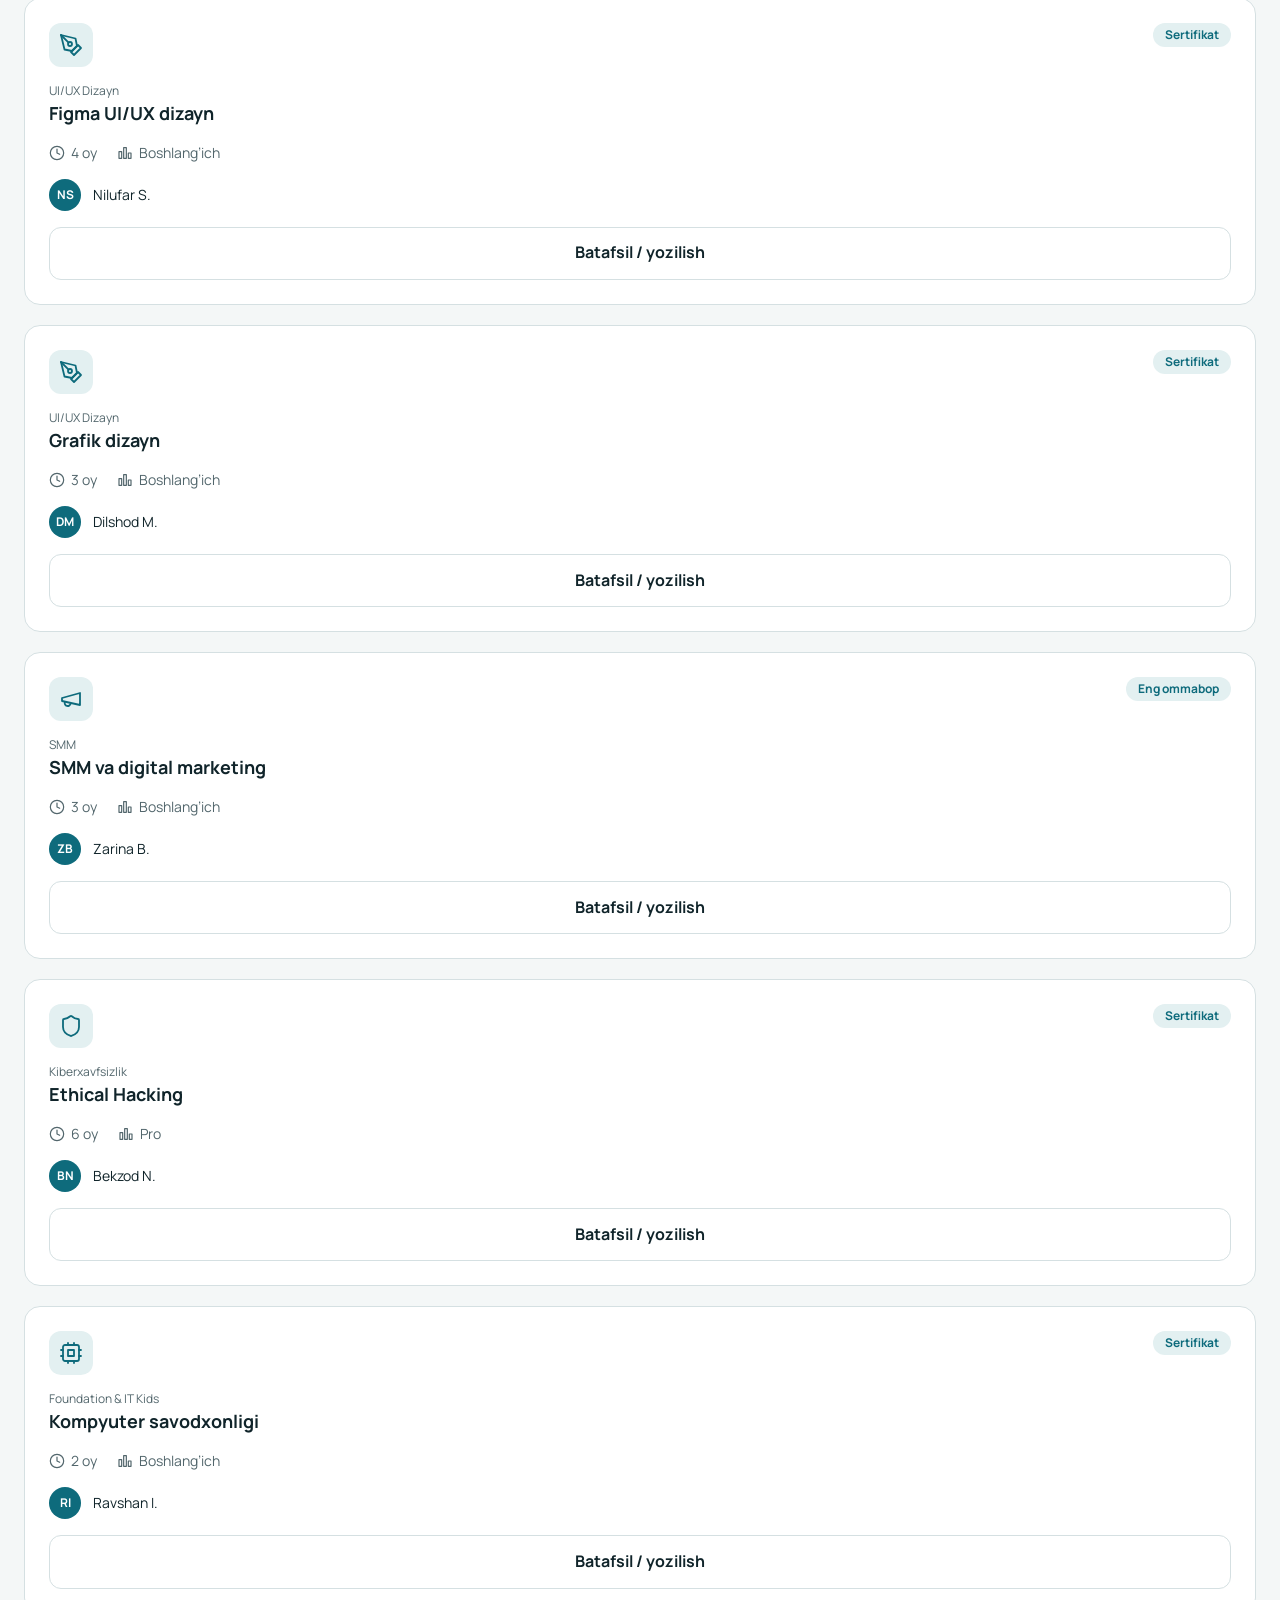
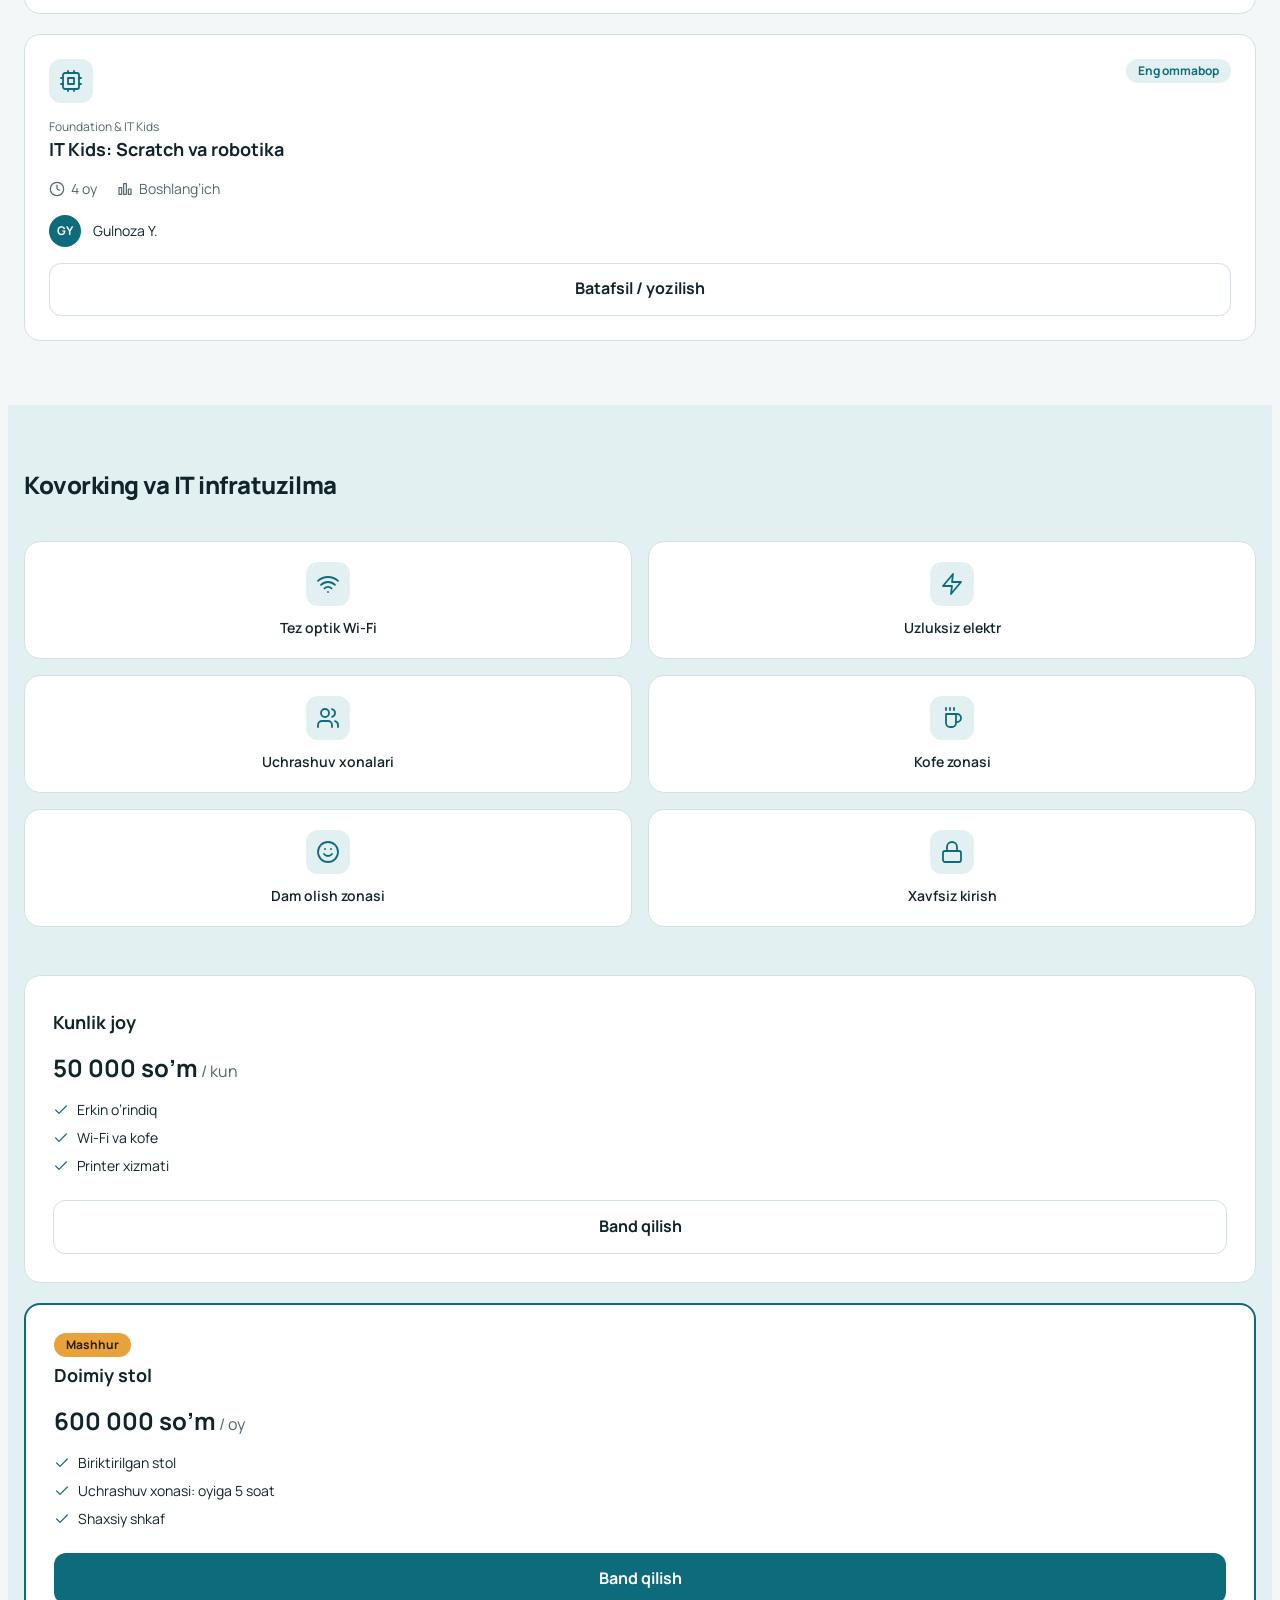
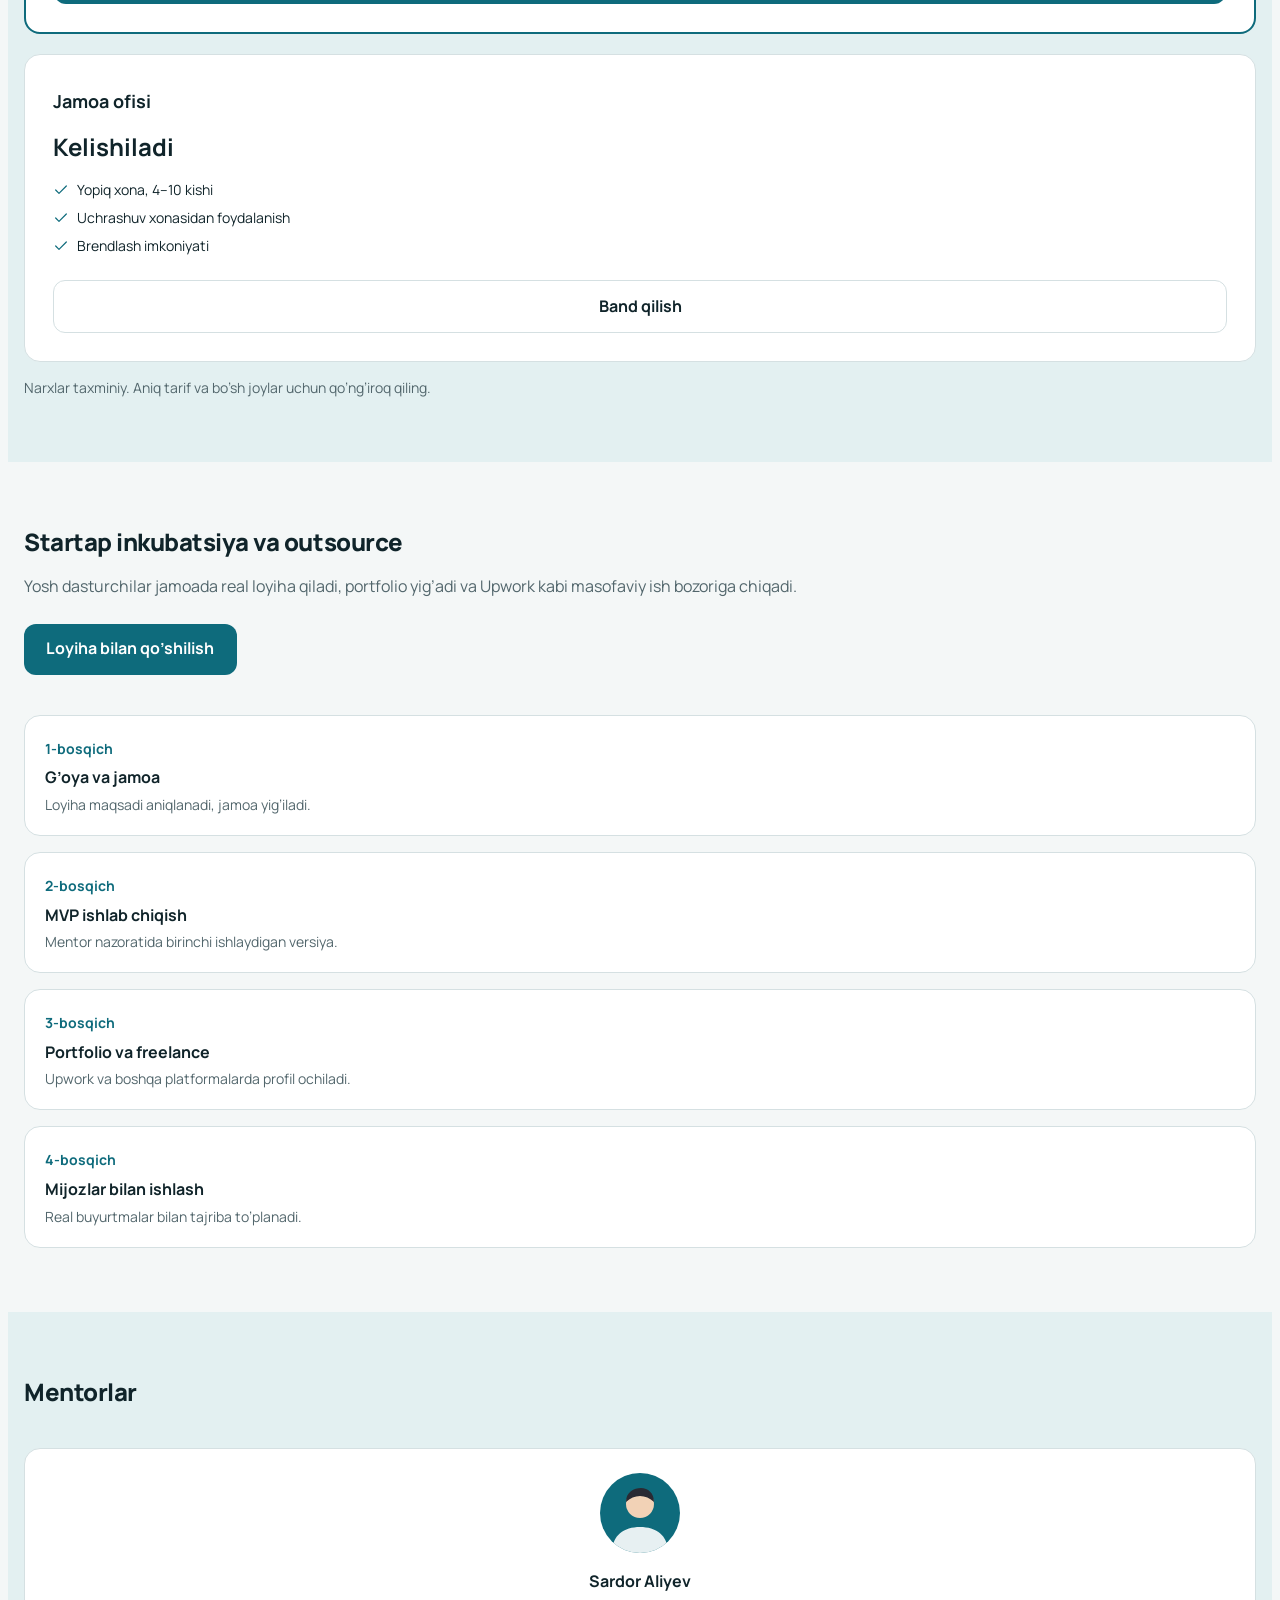
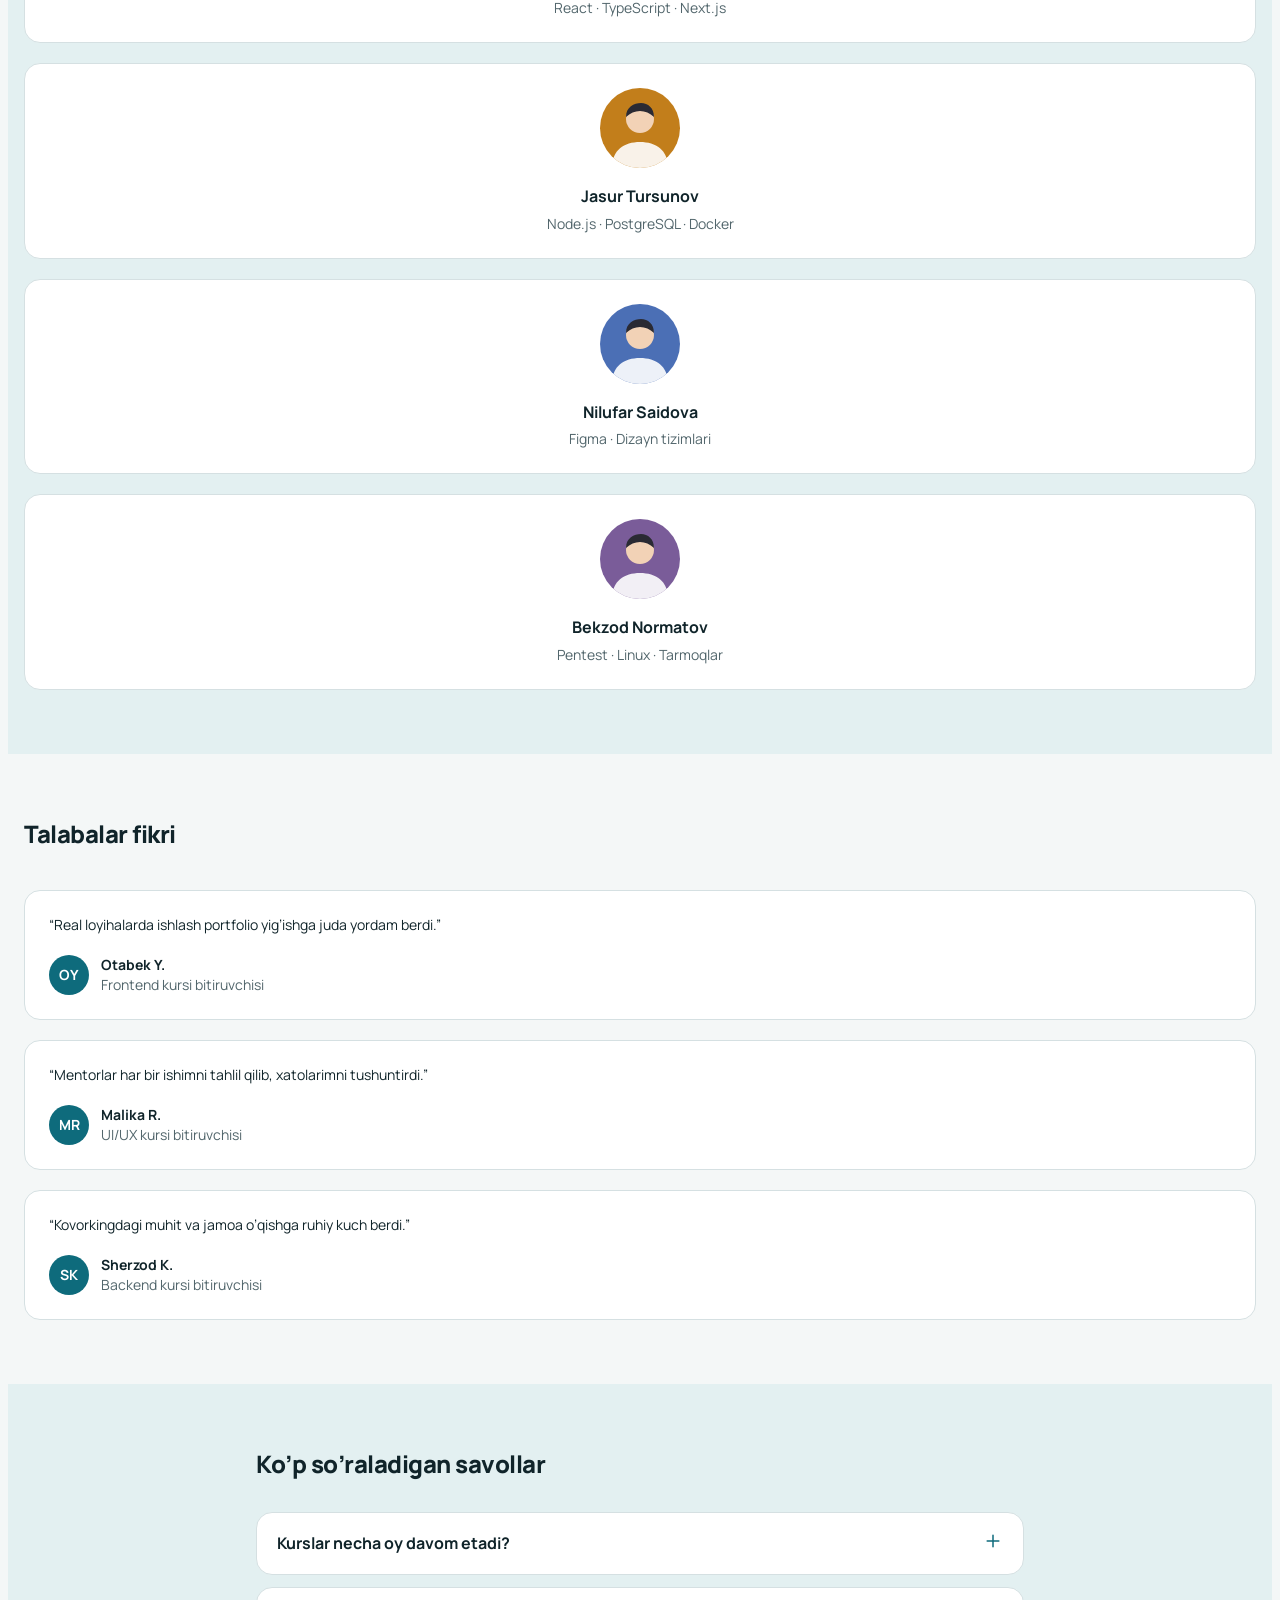
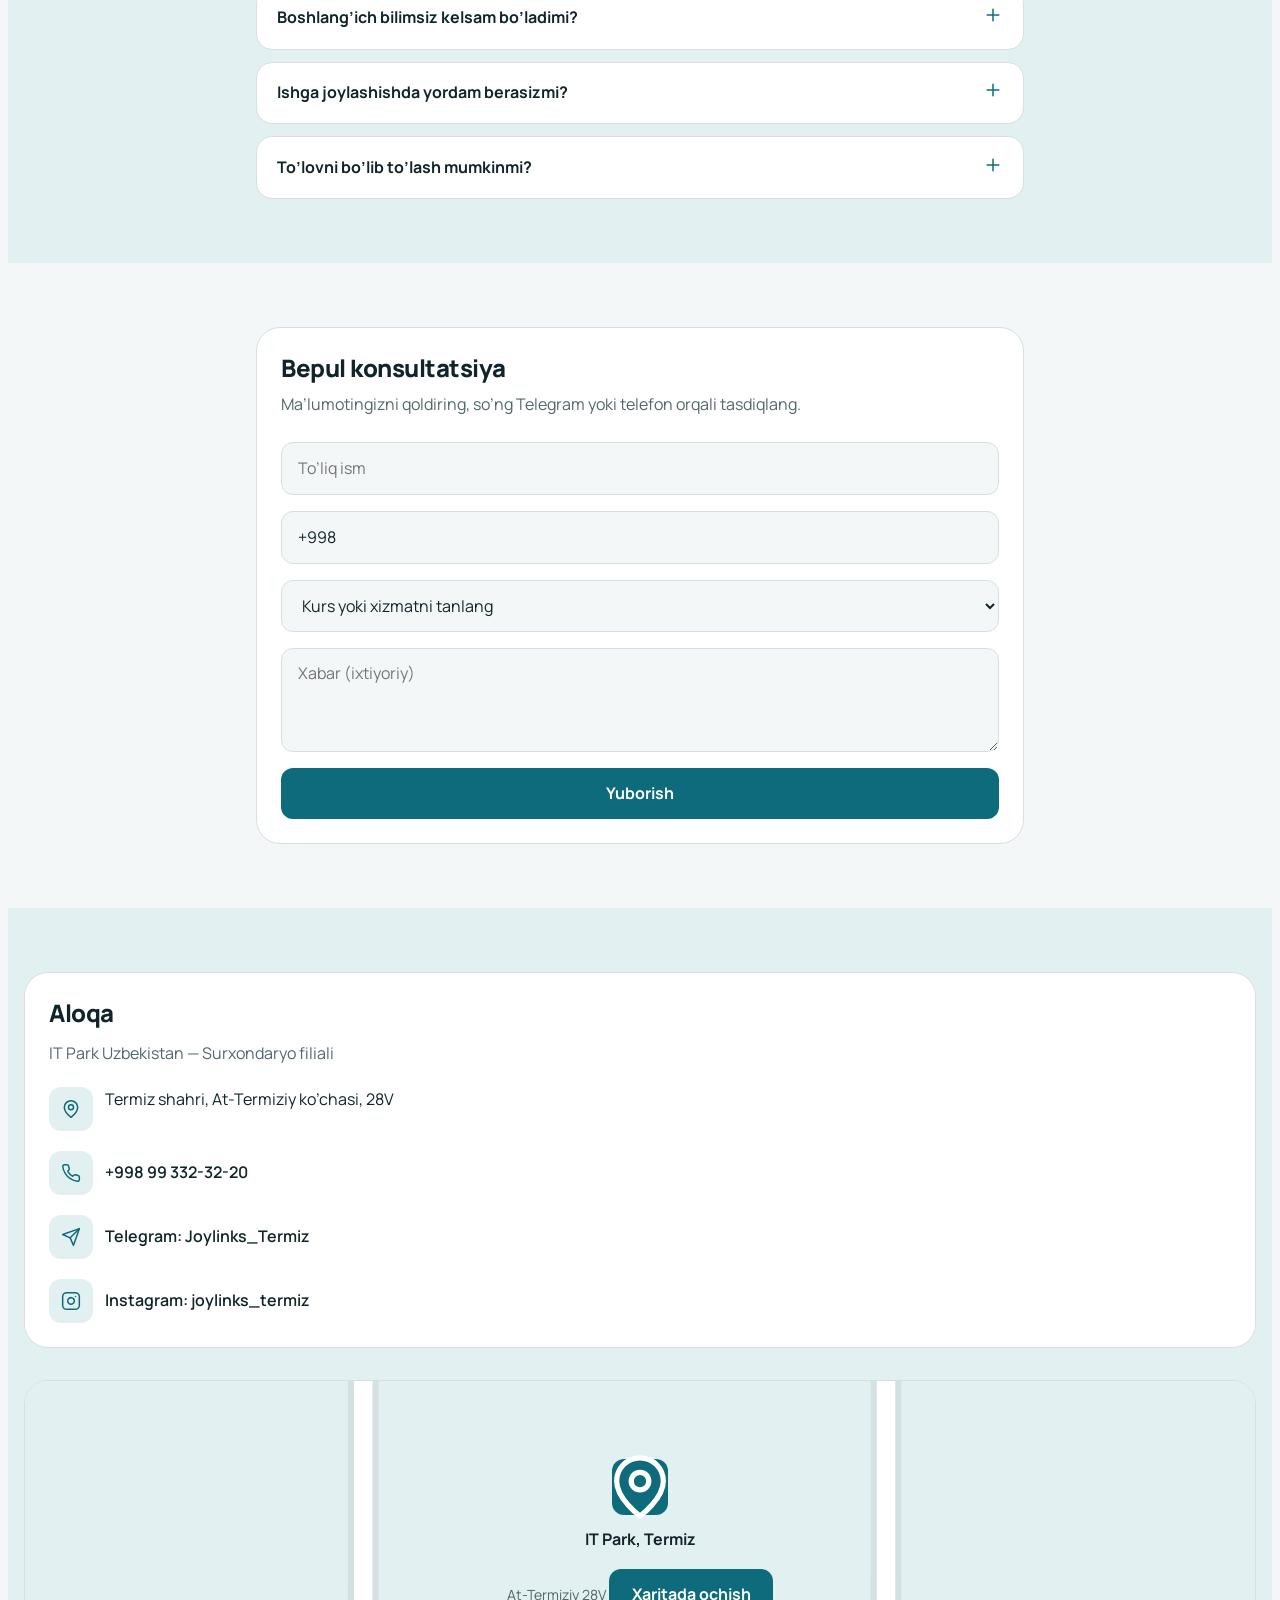
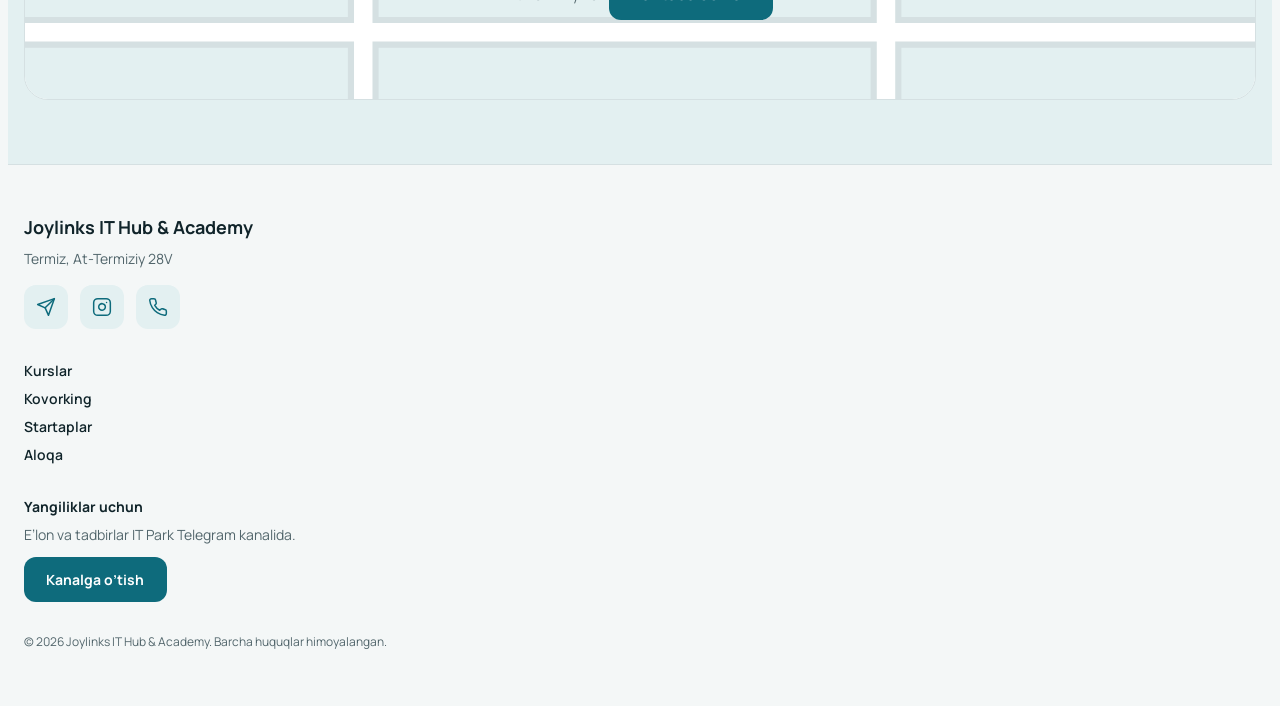
==== commit 11b570f7: "Add files via upload" ====
--- a/IT PARK/index.html
+++ b/IT PARK/index.html
@@ -41,7 +41,17 @@
    <ul class="flex flex-wrap gap-x-6 gap-y-2 mt-8 text-sm font-semibold" id="facts"></ul>
   </div>
   <div class="sf rounded-3xl p-3 overflow-hidden">
-    <img src="filial.jpg" alt="">
+   <svg viewBox="0 0 480 380" class="w-full h-auto" role="img" aria-label="Termiz me’morchiligi fonida noutbukda kod yozilmoqda">
+    <rect width="480" height="380" rx="18" class="f3"/>
+    <circle cx="352" cy="96" r="48" class="f2 sun"/>
+    <g class="f1" style="opacity:.16"><path d="M40 250V150a60 60 0 0 1 120 0v100z"/><rect x="92" y="60" width="16" height="50"/><path d="M84 60h32l-16-22z"/><rect x="170" y="190" width="150" height="60"/></g>
+    <path d="M0 262c60-14 100 14 160 0s100-14 160 0 100 14 160 0v118H0z" class="f1" style="opacity:.28"/>
+    <path d="M0 296c60-14 100 14 160 0s100-14 160 0 100 14 160 0v84H0z" class="f1" style="opacity:.55"/>
+    <rect x="110" y="168" width="260" height="150" rx="12" class="f4 s2" stroke-width="2"/>
+    <rect x="124" y="182" width="232" height="122" rx="6" style="fill:#0f2a30"/>
+    <g stroke-linecap="round" stroke-width="5"><path d="M140 202h46" stroke="#E7A23B"/><path d="M194 202h70" stroke="#6fd0dd"/><path d="M156 222h92" stroke="#9db4b9"/><path d="M156 242h54" stroke="#6fd0dd"/><path d="M218 242h60" stroke="#E7A23B"/><path d="M156 262h80" stroke="#9db4b9"/><path d="M140 282h30" stroke="#E7A23B"/></g>
+    <path d="M86 318h308l-18 20H104z" class="f1"/>
+   </svg>
   </div>
  </div>
 </section>
